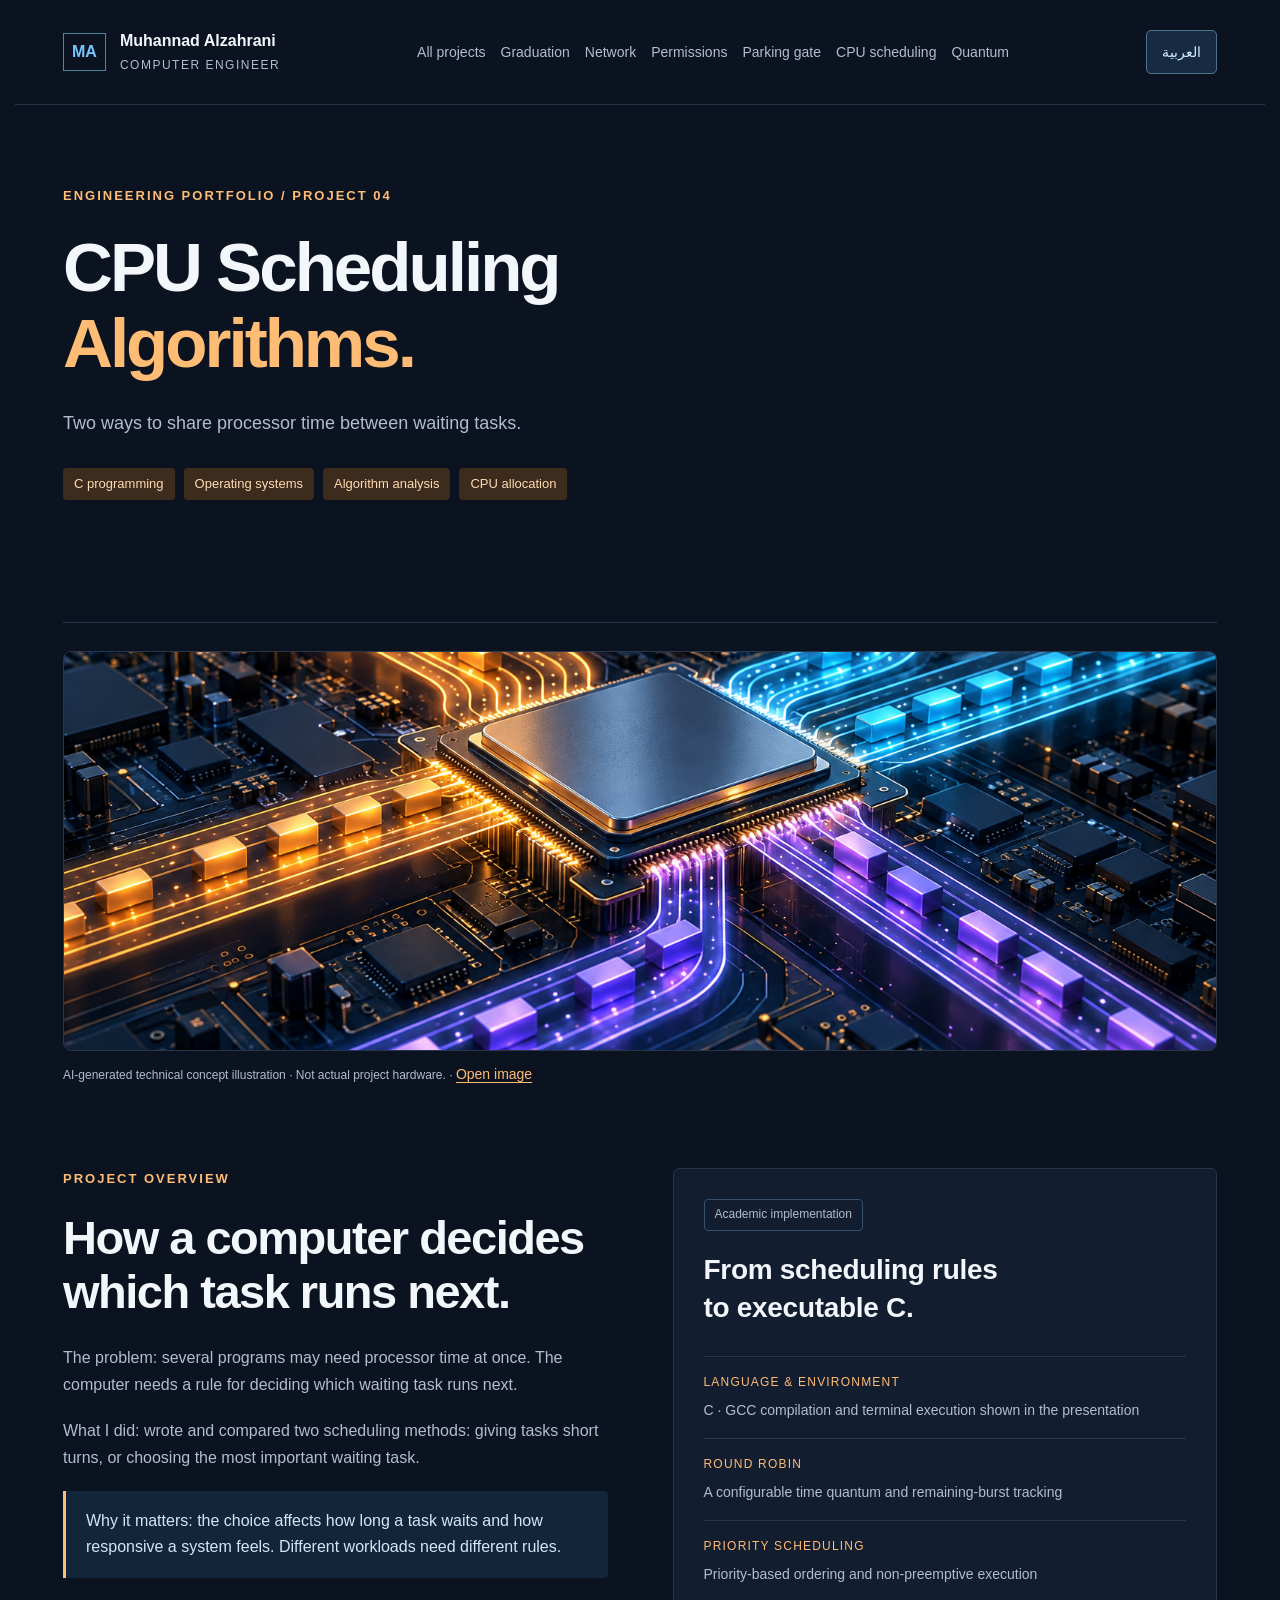
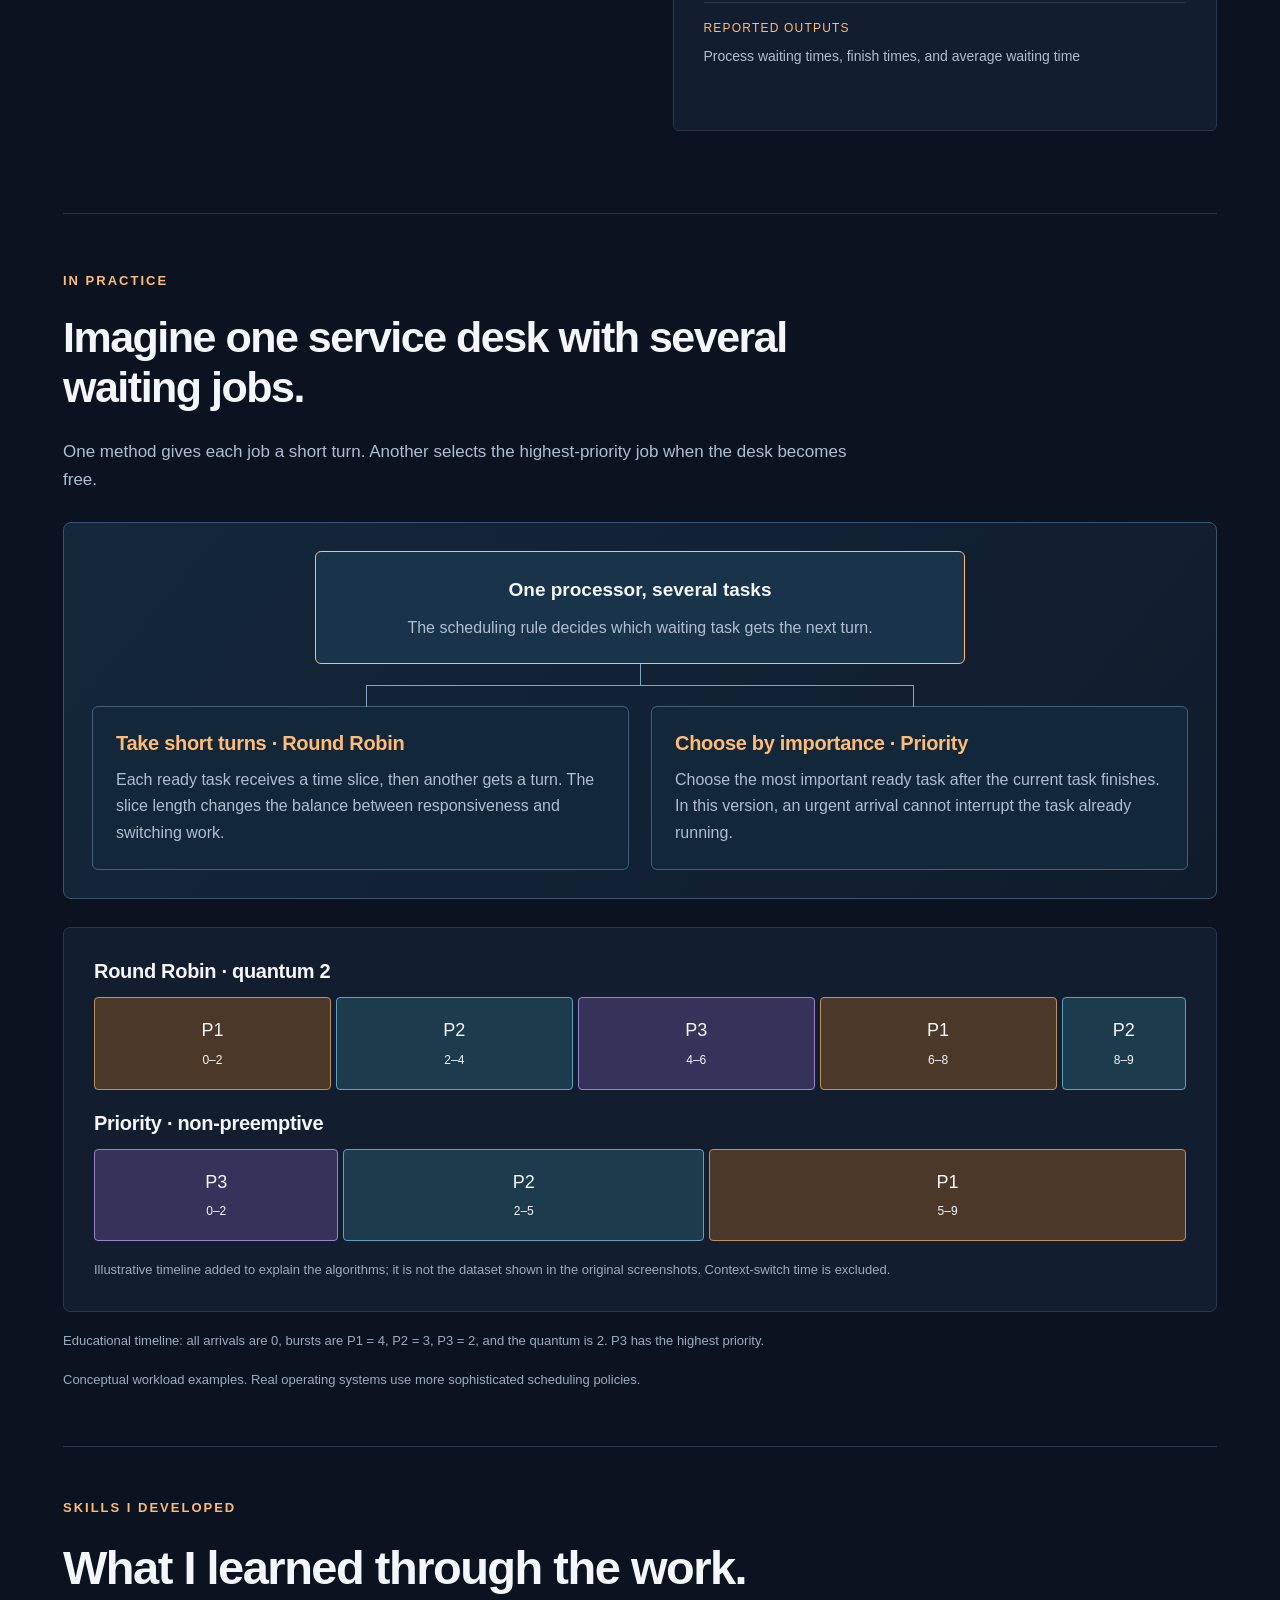
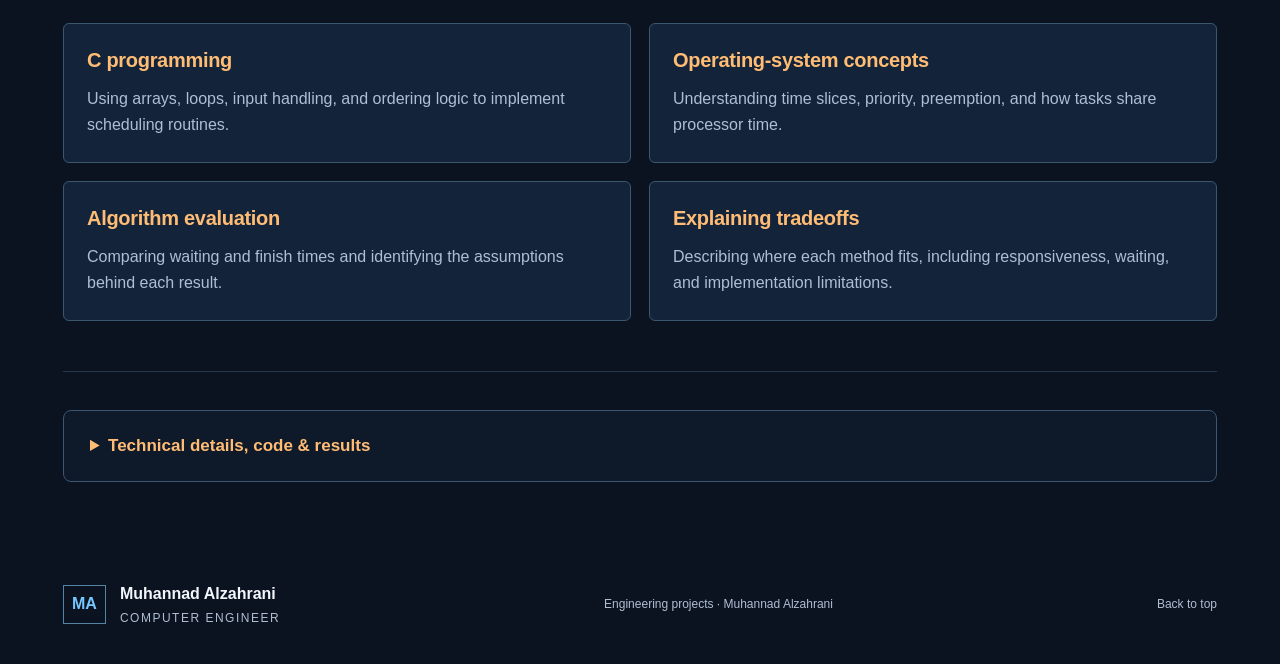
==== cpu-scheduling.html @ bf394f67 "Publish bilingual engineering portfolio" ====
<!doctype html>
<html lang="en"><head><meta charset="UTF-8"><meta name="viewport" content="width=device-width,initial-scale=1"><meta name="description" content="Round Robin and Priority Scheduling implemented and compared in C, exploring process timing, CPU allocation, and scheduling tradeoffs."><title>CPU Scheduling Algorithms | Muhannad Alzahrani</title><link rel="icon" type="image/svg+xml" href="data:image/svg+xml,%3Csvg%20xmlns='http://www.w3.org/2000/svg'%20viewBox='0%200%2032%2032'%3E%3Crect%20width='32'%20height='32'%20rx='8'%20fill='%230b1220'/%3E%3Cpath%20d='M7%2024V8l9%2010%209-10v16'%20fill='none'%20stroke='%2375c7ff'%20stroke-width='3'/%3E%3C/svg%3E"><link rel="stylesheet" href="style.css"></head>
<body><header><a class="brand" href="index.html"><span class="monogram">MA</span><span>Muhannad Alzahrani<small>COMPUTER ENGINEER</small></span></a><nav aria-label="Main navigation"><a href="index.html">All projects</a><a href="graduation-project.html">Graduation</a><a href="enterprise-network.html">Network</a><a href="enterprise-permissions.html">Permissions</a><a href="parking-gate.html">Parking gate</a><a href="cpu-scheduling.html">CPU scheduling</a><a href="quantum-computing.html">Quantum</a></nav><button type="button" class="language-toggle" aria-label="Switch to Arabic" data-language-toggle>العربية</button></header><main id="top" class="cpu"><section class="intro"><p class="eyebrow">ENGINEERING PORTFOLIO / PROJECT 04</p><h1>CPU Scheduling<br><span>Algorithms.</span></h1><p class="lead">Two ways to share processor time between waiting tasks.</p><div class="tags"><span>C programming</span><span>Operating systems</span><span>Algorithm analysis</span><span>CPU allocation</span></div></section><figure class="cover"><img src="cpu-concept.png" alt="Concept illustration of a processor with abstract queued execution tasks"><figcaption>AI-generated technical concept illustration · Not actual project hardware.</figcaption></figure><section><div class="overview"><div><p class="eyebrow">PROJECT OVERVIEW</p><h2>How a computer decides which task runs next.</h2><p>The problem: several programs may need processor time at once. The computer needs a rule for deciding which waiting task runs next.</p><p>What I did: wrote and compared two scheduling methods: giving tasks short turns, or choosing the most important waiting task.</p><p class="plain-benefit">Why it matters: the choice affects how long a task waits and how responsive a system feels. Different workloads need different rules.</p></div><div class="presentation-panel"><span class="pill">Academic implementation</span><h3>From scheduling rules<br>to executable C.</h3><dl><div><dt>Language &amp; environment</dt><dd>C · GCC compilation and terminal execution shown in the presentation</dd></div><div><dt>Round Robin</dt><dd>A configurable time quantum and remaining-burst tracking</dd></div><div><dt>Priority Scheduling</dt><dd>Priority-based ordering and non-preemptive execution</dd></div><div><dt>Reported outputs</dt><dd>Process waiting times, finish times, and average waiting time</dd></div></dl></div></div></section><section class="in-practice"><p class="eyebrow">IN PRACTICE</p><h2>Imagine one service desk with several waiting jobs.</h2><p class="case-description">One method gives each job a short turn. Another selects the highest-priority job when the desk becomes free.</p><div class="case-diagram"><div class="case-root"><strong>One processor, several tasks</strong><p>The scheduling rule decides which waiting task gets the next turn.</p></div><div class="case-branches"><article class="case-result"><h3>Take short turns · Round Robin</h3><p>Each ready task receives a time slice, then another gets a turn. The slice length changes the balance between responsiveness and switching work.</p></article><article class="case-result"><h3>Choose by importance · Priority</h3><p>Choose the most important ready task after the current task finishes. In this version, an urgent arrival cannot interrupt the task already running.</p></article></div></div><div class="timeline-panel"><h3>Round Robin · quantum 2</h3><div class="gantt" role="img" aria-label="Round Robin: P1 from 0 to 2, P2 from 2 to 4, P3 from 4 to 6, P1 from 6 to 8, P2 from 8 to 9"><span class="p1" style="flex:2">P1<small>0–2</small></span><span class="p2" style="flex:2">P2<small>2–4</small></span><span class="p3" style="flex:2">P3<small>4–6</small></span><span class="p1" style="flex:2">P1<small>6–8</small></span><span class="p2" style="flex:1">P2<small>8–9</small></span></div><h3>Priority · non-preemptive</h3><div class="gantt" role="img" aria-label="Priority Scheduling: P3 from 0 to 2, P2 from 2 to 5, P1 from 5 to 9"><span class="p3" style="flex:2">P3<small>0–2</small></span><span class="p2" style="flex:3">P2<small>2–5</small></span><span class="p1" style="flex:4">P1<small>5–9</small></span></div><p class="caption">Illustrative timeline added to explain the algorithms; it is not the dataset shown in the original screenshots. Context-switch time is excluded.</p></div><p class="caption">Educational timeline: all arrivals are 0, bursts are P1 = 4, P2 = 3, P3 = 2, and the quantum is 2. P3 has the highest priority.</p><p class="caption">Conceptual workload examples. Real operating systems use more sophisticated scheduling policies.</p></section><section class="learned-skills"><p class="eyebrow">SKILLS I DEVELOPED</p><h2>What I learned through the work.</h2><div class="skills-learned-grid"><article><h3>C programming</h3><p>Using arrays, loops, input handling, and ordering logic to implement scheduling routines.</p></article><article><h3>Operating-system concepts</h3><p>Understanding time slices, priority, preemption, and how tasks share processor time.</p></article><article><h3>Algorithm evaluation</h3><p>Comparing waiting and finish times and identifying the assumptions behind each result.</p></article><article><h3>Explaining tradeoffs</h3><p>Describing where each method fits, including responsiveness, waiting, and implementation limitations.</p></article></div></section><details class="technical-details"><summary>Technical details, code &amp; results</summary><section id="comparison"><p class="eyebrow">01 / THE COMPARISON</p><h2>Sharing time or ranking tasks?</h2><div class="comparison-wrap"><table><caption>Two scheduling approaches</caption><thead><tr><th scope="col">Aspect</th><th scope="col">Round Robin</th><th scope="col">Priority Scheduling</th></tr></thead><tbody><tr><th scope="row">Variant studied</th><td>Preemptive</td><td>Non-preemptive</td></tr><tr><th scope="row">Selection rule</th><td>Cycle through runnable processes in time slices.</td><td>Select the highest-priority eligible process.</td></tr><tr><th scope="row">Execution</th><td>A process may yield when its quantum expires.</td><td>A running process finishes its burst before the next is selected.</td></tr><tr><th scope="row">Primary tradeoff</th><td>Responsiveness versus context-switch overhead and quantum size.</td><td>Task importance versus waiting and starvation risk for lower priorities.</td></tr><tr><th scope="row">Suitable context</th><td>Time-sharing and interactive workloads.</td><td>Workloads where task importance guides selection.</td></tr></tbody></table></div></section><section id="implementation"><p class="eyebrow">03 / IMPLEMENTATION</p><h2>Inputs, execution, and timing.</h2><div class="research-grid"><article><span class="pill">Input handling</span><h3>Define the workload</h3><p>The main function collects process count, burst times, arrival times, priorities, and the chosen scheduling algorithm.</p></article><article><span class="pill">Round Robin</span><h3>Track remaining work</h3><p>The shown routine cycles through processes, subtracts the quantum or remaining burst, and records finish and waiting times.</p></article><article><span class="pill">Priority</span><h3>Order by importance</h3><p>The shown routine orders bursts by priority and calculates waiting and finish times for sequential execution.</p></article></div><aside class="note">The original code illustrates simplified scheduling routines. General arrival-aware scheduling needs explicit ready-queue eligibility and idle-time handling. The screenshots are project evidence, not a guarantee of correctness for every workload.</aside><p class="caption">Transcribed from the supplied slides, with spacing normalized. The two scheduling functions are excerpts: their continuations and output-printing sections are not visible. These blocks are not a complete compilable program.</p><article class="code-panel"><div class="code-head"><h3>Round Robin</h3><span>C / excerpt</span><button type="button" class="copy-code">Copy code</button></div><pre tabindex="0" aria-label="Round Robin"><code data-copy-source="void roundRobin(int n, int burst_time[], int arrival_time[], int quantum) {
    int remaining_time[n], waiting_time[n], finish_time[n];
    int time = 0, i, done = 0;

    for (i = 0; i &lt; n; i++)
        remaining_time[i] = burst_time[i];

    while (1) {
        done = 1;
        for (i = 0; i &lt; n; i++) {
            if (remaining_time[i] &gt; 0) {
                done = 0;
                if (remaining_time[i] &gt; quantum) {
                    time += quantum;
                    remaining_time[i] -= quantum;
                } else {
                    time += remaining_time[i];
                    waiting_time[i] = time - burst_time[i] - arrival_time[i];
                    finish_time[i] = time;
                    remaining_time[i] = 0;
                }
            }
        }
        if (done)
            break;
    }

    /* Continuation of this function is not visible in the supplied slide. */"><span class="code-line" data-line="1"><span class="c-keyword">void</span> <span class="c-function">roundRobin</span>(<span class="c-keyword">int</span> n, <span class="c-keyword">int</span> burst_time[], <span class="c-keyword">int</span> arrival_time[], <span class="c-keyword">int</span> quantum) {</span><span class="code-line" data-line="2">    <span class="c-keyword">int</span> remaining_time[n], waiting_time[n], finish_time[n];</span><span class="code-line" data-line="3">    <span class="c-keyword">int</span> time <span class="c-operator">=</span> <span class="c-number">0</span>, i, done <span class="c-operator">=</span> <span class="c-number">0</span>;</span><span class="code-line" data-line="4"> </span><span class="code-line" data-line="5">    <span class="c-keyword">for</span> (i <span class="c-operator">=</span> <span class="c-number">0</span>; i <span class="c-operator">&lt;</span> n; i<span class="c-operator">++</span>)</span><span class="code-line" data-line="6">        remaining_time[i] <span class="c-operator">=</span> burst_time[i];</span><span class="code-line" data-line="7"> </span><span class="code-line" data-line="8">    <span class="c-keyword">while</span> (<span class="c-number">1</span>) {</span><span class="code-line" data-line="9">        done <span class="c-operator">=</span> <span class="c-number">1</span>;</span><span class="code-line" data-line="10">        <span class="c-keyword">for</span> (i <span class="c-operator">=</span> <span class="c-number">0</span>; i <span class="c-operator">&lt;</span> n; i<span class="c-operator">++</span>) {</span><span class="code-line" data-line="11">            <span class="c-keyword">if</span> (remaining_time[i] <span class="c-operator">&gt;</span> <span class="c-number">0</span>) {</span><span class="code-line" data-line="12">                done <span class="c-operator">=</span> <span class="c-number">0</span>;</span><span class="code-line" data-line="13">                <span class="c-keyword">if</span> (remaining_time[i] <span class="c-operator">&gt;</span> quantum) {</span><span class="code-line" data-line="14">                    time <span class="c-operator">+=</span> quantum;</span><span class="code-line" data-line="15">                    remaining_time[i] <span class="c-operator">-=</span> quantum;</span><span class="code-line" data-line="16">                } <span class="c-keyword">else</span> {</span><span class="code-line" data-line="17">                    time <span class="c-operator">+=</span> remaining_time[i];</span><span class="code-line" data-line="18">                    waiting_time[i] <span class="c-operator">=</span> time <span class="c-operator">-</span> burst_time[i] <span class="c-operator">-</span> arrival_time[i];</span><span class="code-line" data-line="19">                    finish_time[i] <span class="c-operator">=</span> time;</span><span class="code-line" data-line="20">                    remaining_time[i] <span class="c-operator">=</span> <span class="c-number">0</span>;</span><span class="code-line" data-line="21">                }</span><span class="code-line" data-line="22">            }</span><span class="code-line" data-line="23">        }</span><span class="code-line" data-line="24">        <span class="c-keyword">if</span> (done)</span><span class="code-line" data-line="25">            <span class="c-keyword">break</span>;</span><span class="code-line" data-line="26">    }</span><span class="code-line" data-line="27"> </span><span class="code-line" data-line="28">    <span class="c-comment">/* Continuation of this function is not visible in the supplied slide. */</span></span></code></pre></article><article class="code-panel"><div class="code-head"><h3>Priority Scheduling</h3><span>C / excerpt</span><button type="button" class="copy-code">Copy code</button></div><pre tabindex="0" aria-label="Priority Scheduling"><code data-copy-source="void priorityScheduling(int n, int burst_time[], int priority[]) {
    int waiting_time[n], finish_time[n];
    int i, j, pos, temp;
    int burst_copy[n], priority_copy[n];

    for (i = 0; i &lt; n; i++) {
        burst_copy[i] = burst_time[i];
        priority_copy[i] = priority[i];
    }

    for (i = 0; i &lt; n; i++) {
        pos = i;
        for (j = i + 1; j &lt; n; j++) {
            if (priority_copy[j] &lt; priority_copy[pos])
                pos = j;
        }
        temp = priority_copy[i];
        priority_copy[i] = priority_copy[pos];
        priority_copy[pos] = temp;

        temp = burst_copy[i];
        burst_copy[i] = burst_copy[pos];
        burst_copy[pos] = temp;
    }

    waiting_time[0] = 0;
    finish_time[0] = burst_copy[0];
    for (i = 1; i &lt; n; i++) {
        waiting_time[i] = waiting_time[i - 1] + burst_copy[i - 1];
        finish_time[i] = waiting_time[i] + burst_copy[i];
    }

    /* Continuation of this function is not visible in the supplied slide. */"><span class="code-line" data-line="1"><span class="c-keyword">void</span> <span class="c-function">priorityScheduling</span>(<span class="c-keyword">int</span> n, <span class="c-keyword">int</span> burst_time[], <span class="c-keyword">int</span> priority[]) {</span><span class="code-line" data-line="2">    <span class="c-keyword">int</span> waiting_time[n], finish_time[n];</span><span class="code-line" data-line="3">    <span class="c-keyword">int</span> i, j, pos, temp;</span><span class="code-line" data-line="4">    <span class="c-keyword">int</span> burst_copy[n], priority_copy[n];</span><span class="code-line" data-line="5"> </span><span class="code-line" data-line="6">    <span class="c-keyword">for</span> (i <span class="c-operator">=</span> <span class="c-number">0</span>; i <span class="c-operator">&lt;</span> n; i<span class="c-operator">++</span>) {</span><span class="code-line" data-line="7">        burst_copy[i] <span class="c-operator">=</span> burst_time[i];</span><span class="code-line" data-line="8">        priority_copy[i] <span class="c-operator">=</span> priority[i];</span><span class="code-line" data-line="9">    }</span><span class="code-line" data-line="10"> </span><span class="code-line" data-line="11">    <span class="c-keyword">for</span> (i <span class="c-operator">=</span> <span class="c-number">0</span>; i <span class="c-operator">&lt;</span> n; i<span class="c-operator">++</span>) {</span><span class="code-line" data-line="12">        pos <span class="c-operator">=</span> i;</span><span class="code-line" data-line="13">        <span class="c-keyword">for</span> (j <span class="c-operator">=</span> i <span class="c-operator">+</span> <span class="c-number">1</span>; j <span class="c-operator">&lt;</span> n; j<span class="c-operator">++</span>) {</span><span class="code-line" data-line="14">            <span class="c-keyword">if</span> (priority_copy[j] <span class="c-operator">&lt;</span> priority_copy[pos])</span><span class="code-line" data-line="15">                pos <span class="c-operator">=</span> j;</span><span class="code-line" data-line="16">        }</span><span class="code-line" data-line="17">        temp <span class="c-operator">=</span> priority_copy[i];</span><span class="code-line" data-line="18">        priority_copy[i] <span class="c-operator">=</span> priority_copy[pos];</span><span class="code-line" data-line="19">        priority_copy[pos] <span class="c-operator">=</span> temp;</span><span class="code-line" data-line="20"> </span><span class="code-line" data-line="21">        temp <span class="c-operator">=</span> burst_copy[i];</span><span class="code-line" data-line="22">        burst_copy[i] <span class="c-operator">=</span> burst_copy[pos];</span><span class="code-line" data-line="23">        burst_copy[pos] <span class="c-operator">=</span> temp;</span><span class="code-line" data-line="24">    }</span><span class="code-line" data-line="25"> </span><span class="code-line" data-line="26">    waiting_time[<span class="c-number">0</span>] <span class="c-operator">=</span> <span class="c-number">0</span>;</span><span class="code-line" data-line="27">    finish_time[<span class="c-number">0</span>] <span class="c-operator">=</span> burst_copy[<span class="c-number">0</span>];</span><span class="code-line" data-line="28">    <span class="c-keyword">for</span> (i <span class="c-operator">=</span> <span class="c-number">1</span>; i <span class="c-operator">&lt;</span> n; i<span class="c-operator">++</span>) {</span><span class="code-line" data-line="29">        waiting_time[i] <span class="c-operator">=</span> waiting_time[i <span class="c-operator">-</span> <span class="c-number">1</span>] <span class="c-operator">+</span> burst_copy[i <span class="c-operator">-</span> <span class="c-number">1</span>];</span><span class="code-line" data-line="30">        finish_time[i] <span class="c-operator">=</span> waiting_time[i] <span class="c-operator">+</span> burst_copy[i];</span><span class="code-line" data-line="31">    }</span><span class="code-line" data-line="32"> </span><span class="code-line" data-line="33">    <span class="c-comment">/* Continuation of this function is not visible in the supplied slide. */</span></span></code></pre></article><article class="code-panel"><div class="code-head"><h3>Main function</h3><span>C / main function</span><button type="button" class="copy-code">Copy code</button></div><pre tabindex="0" aria-label="Main function"><code data-copy-source='int main() {
    int n, i, choice, quantum;

    printf("enter the number of processes: ");
    scanf("%d", &amp;n);

    int burst_time[n], arrival_time[n], priority[n];

    printf("enter the burst time of each processes: \n");
    for (i = 0; i &lt; n; i++) {
        printf("process %d: ", i + 1);
        scanf("%d", &amp;burst_time[i]);
    }
    printf("enter the arrival times for each process :\n");
    for (i = 0; i &lt; n; i++) {
        printf("process %d: ", i + 1);
        scanf("%d", &amp;arrival_time[i]);
    }
    printf("enter the priorites of each process: \n");
    for (i = 0; i &lt; n; i++) {
        printf("process %d: ", i + 1);
        scanf("%d", &amp;priority[i]);
    }

    printf("\nSelect an algorithm: \n");
    printf("1. Round Robin (Preemptive)\n");
    printf("2. priority scheduling (non-preemptive)\n");
    scanf("%d", &amp;choice);

    if (choice == 1) {
        printf("enter the time quantum: ");
        scanf("%d", &amp;quantum);
        roundRobin(n, burst_time, arrival_time, quantum);
    } else if (choice == 2) {
        priorityScheduling(n, burst_time, priority);
    } else {
        printf("enter valid choice. \n");
    }
    return 0;
}'><span class="code-line" data-line="1"><span class="c-keyword">int</span> <span class="c-function">main</span>() {</span><span class="code-line" data-line="2">    <span class="c-keyword">int</span> n, i, choice, quantum;</span><span class="code-line" data-line="3"> </span><span class="code-line" data-line="4">    <span class="c-function">printf</span>(<span class="c-string">"enter the number of processes: "</span>);</span><span class="code-line" data-line="5">    <span class="c-function">scanf</span>(<span class="c-string">"%d"</span>, &amp;n);</span><span class="code-line" data-line="6"> </span><span class="code-line" data-line="7">    <span class="c-keyword">int</span> burst_time[n], arrival_time[n], priority[n];</span><span class="code-line" data-line="8"> </span><span class="code-line" data-line="9">    <span class="c-function">printf</span>(<span class="c-string">"enter the burst time of each processes: \n"</span>);</span><span class="code-line" data-line="10">    <span class="c-keyword">for</span> (i <span class="c-operator">=</span> <span class="c-number">0</span>; i <span class="c-operator">&lt;</span> n; i<span class="c-operator">++</span>) {</span><span class="code-line" data-line="11">        <span class="c-function">printf</span>(<span class="c-string">"process %d: "</span>, i <span class="c-operator">+</span> <span class="c-number">1</span>);</span><span class="code-line" data-line="12">        <span class="c-function">scanf</span>(<span class="c-string">"%d"</span>, &amp;burst_time[i]);</span><span class="code-line" data-line="13">    }</span><span class="code-line" data-line="14">    <span class="c-function">printf</span>(<span class="c-string">"enter the arrival times for each process :\n"</span>);</span><span class="code-line" data-line="15">    <span class="c-keyword">for</span> (i <span class="c-operator">=</span> <span class="c-number">0</span>; i <span class="c-operator">&lt;</span> n; i<span class="c-operator">++</span>) {</span><span class="code-line" data-line="16">        <span class="c-function">printf</span>(<span class="c-string">"process %d: "</span>, i <span class="c-operator">+</span> <span class="c-number">1</span>);</span><span class="code-line" data-line="17">        <span class="c-function">scanf</span>(<span class="c-string">"%d"</span>, &amp;arrival_time[i]);</span><span class="code-line" data-line="18">    }</span><span class="code-line" data-line="19">    <span class="c-function">printf</span>(<span class="c-string">"enter the priorites of each process: \n"</span>);</span><span class="code-line" data-line="20">    <span class="c-keyword">for</span> (i <span class="c-operator">=</span> <span class="c-number">0</span>; i <span class="c-operator">&lt;</span> n; i<span class="c-operator">++</span>) {</span><span class="code-line" data-line="21">        <span class="c-function">printf</span>(<span class="c-string">"process %d: "</span>, i <span class="c-operator">+</span> <span class="c-number">1</span>);</span><span class="code-line" data-line="22">        <span class="c-function">scanf</span>(<span class="c-string">"%d"</span>, &amp;priority[i]);</span><span class="code-line" data-line="23">    }</span><span class="code-line" data-line="24"> </span><span class="code-line" data-line="25">    <span class="c-function">printf</span>(<span class="c-string">"\nSelect an algorithm: \n"</span>);</span><span class="code-line" data-line="26">    <span class="c-function">printf</span>(<span class="c-string">"1. Round Robin (Preemptive)\n"</span>);</span><span class="code-line" data-line="27">    <span class="c-function">printf</span>(<span class="c-string">"2. priority scheduling (non-preemptive)\n"</span>);</span><span class="code-line" data-line="28">    <span class="c-function">scanf</span>(<span class="c-string">"%d"</span>, &amp;choice);</span><span class="code-line" data-line="29"> </span><span class="code-line" data-line="30">    <span class="c-keyword">if</span> (choice <span class="c-operator">==</span> <span class="c-number">1</span>) {</span><span class="code-line" data-line="31">        <span class="c-function">printf</span>(<span class="c-string">"enter the time quantum: "</span>);</span><span class="code-line" data-line="32">        <span class="c-function">scanf</span>(<span class="c-string">"%d"</span>, &amp;quantum);</span><span class="code-line" data-line="33">        <span class="c-function">roundRobin</span>(n, burst_time, arrival_time, quantum);</span><span class="code-line" data-line="34">    } <span class="c-keyword">else</span> <span class="c-keyword">if</span> (choice <span class="c-operator">==</span> <span class="c-number">2</span>) {</span><span class="code-line" data-line="35">        <span class="c-function">priorityScheduling</span>(n, burst_time, priority);</span><span class="code-line" data-line="36">    } <span class="c-keyword">else</span> {</span><span class="code-line" data-line="37">        <span class="c-function">printf</span>(<span class="c-string">"enter valid choice. \n"</span>);</span><span class="code-line" data-line="38">    }</span><span class="code-line" data-line="39">    <span class="c-keyword">return</span> <span class="c-number">0</span>;</span><span class="code-line" data-line="40">}</span></code></pre></article></section><section id="results"><p class="eyebrow">04 / REPORTED SAMPLE OUTPUT</p><h2>Results as readable tables.</h2><p>Transcribed from the original terminal screenshots. Sample burst times were 10, 5, and 8; arrival times were 1, 2, and 3; priorities were 3, 2, and 1. The Round Robin quantum was 4.</p><div class="comparison-wrap"><table><caption>Round Robin · reported output</caption><thead><tr><th scope="col">Process</th><th scope="col">Burst time</th><th scope="col">Waiting time</th><th scope="col">Finish time</th></tr></thead><tbody><tr><th scope="row">1</th><td>10</td><td>12</td><td>23</td></tr><tr><th scope="row">2</th><td>5</td><td>10</td><td>17</td></tr><tr><th scope="row">3</th><td>8</td><td>10</td><td>21</td></tr></tbody></table><p class="caption">Reported average waiting time: 10.67 time units.</p></div><div class="comparison-wrap"><table><caption>Priority Scheduling · reported output</caption><thead><tr><th scope="col">Output row</th><th scope="col">Burst time</th><th scope="col">Priority</th><th scope="col">Waiting time</th><th scope="col">Finish time</th></tr></thead><tbody><tr><th scope="row">1</th><td>8</td><td>1</td><td>0</td><td>8</td></tr><tr><th scope="row">2</th><td>5</td><td>2</td><td>8</td><td>13</td></tr><tr><th scope="row">3</th><td>10</td><td>3</td><td>13</td><td>23</td></tr></tbody></table><p class="caption">Reported average waiting time: 7.00 time units. Rows are numbered after priority sorting, as in the original output.</p></div><p class="caption">These values preserve the original program output; the simplified routines use different arrival-time assumptions, so they are not a general performance benchmark.</p></section><section class="future"><p class="eyebrow">05 / ENGINEERING TAKEAWAYS</p><h2>Choose the policy for the workload.</h2><div class="future-grid"><article><span>OPERATING SYSTEMS</span><h3>Resource allocation</h3><p>Connected process scheduling to CPU sharing, preemption, and execution order.</p></article><article><span>ALGORITHM ANALYSIS</span><h3>Tradeoffs and assumptions</h3><p>Compared fairness, responsiveness, priority handling, waiting time, and implementation limitations.</p></article><article><span>C PROGRAMMING</span><h3>Implement and explain</h3><p>Used arrays, loops, ordering logic, input handling, and documented sample execution.</p></article></div><a class="button secondary" href="index.html">View all projects</a></section></details></main><footer><a class="brand" href="index.html"><span class="monogram">MA</span><span>Muhannad Alzahrani<small>COMPUTER ENGINEER</small></span></a><span>Engineering projects · Muhannad Alzahrani</span><a href="#top">Back to top</a></footer><script src="code-copy.js" defer></script><script src="image-viewer.js" defer></script><script src="translations.js" defer></script><script src="language.js" defer></script></body></html>
---- style.css ----
:root{color-scheme:dark;--bg:#0b1220;--surface:#121d2f;--line:#28364a;--muted:#b0bed2;--blue:#75c7ff;--text:#f3f6fb}*{box-sizing:border-box}html{scroll-behavior:smooth;scroll-padding-top:95px}body{margin:0;background:var(--bg);color:var(--text);font-family:Arial,Helvetica,sans-serif;font-size:16px;line-height:1.65}a{color:inherit;text-decoration:none}a:focus-visible{outline:3px solid var(--blue);outline-offset:5px}header,main,footer{max-width:1250px;margin:auto}header{display:flex;justify-content:space-between;align-items:center;padding:28px 48px;border-bottom:1px solid var(--line)}.brand{display:flex;gap:14px;align-items:center;font-size:16px;font-weight:600}.monogram{border:1px solid #5384a6;color:var(--blue);font-size:16px;padding:8px;line-height:1.3}small{display:block}.brand small{font-size:12px;letter-spacing:1.5px;color:var(--muted);font-weight:400;margin-top:2px}nav{display:flex;gap:28px;font-size:14px;color:var(--muted)}nav a:hover{color:var(--blue)}main{padding:0 48px}section{padding:82px 0;border-bottom:1px solid var(--line)}.intro{position:relative;padding:80px 0 74px}.eyebrow{font-size:13px;font-weight:600;letter-spacing:2px;color:var(--blue);margin:0 0 22px}h1{font-size:clamp(42px,5.4vw,70px);line-height:1.1;letter-spacing:-3px;margin:0 0 28px;font-weight:600}h1 span{color:var(--blue)}.lead{color:var(--muted);max-width:500px;font-size:18px;margin-bottom:30px}.button{display:inline-block;background:var(--blue);color:#0b1220;font-size:14px;font-weight:bold;padding:12px 21px;border-radius:4px}.button:hover{background:#a1dbff}.secondary{background:transparent;color:var(--text);border:1px solid #6e819b}.secondary:hover{color:var(--bg)}.intro-number{position:absolute;right:0;top:80px;font-size:138px;line-height:1;color:#192a40;font-weight:700;letter-spacing:-8px}.intro-number span{display:block;font-size:12px;letter-spacing:2px;color:#97aac5;line-height:1.6;text-align:right;margin-top:25px}.project-heading{display:flex;justify-content:space-between;align-items:start}.pill{display:inline-block;border:1px solid #38516d;color:var(--muted);padding:5px 10px;border-radius:4px;font-size:12px}h2{font-size:clamp(30px,3.8vw,47px);line-height:1.15;letter-spacing:-1.5px;margin:0 0 26px;font-weight:600}.tags{display:flex;flex-wrap:wrap;gap:9px;margin:26px 0 48px}.tags span{background:#1a2b41;color:#bfe5ff;font-size:13px;padding:5px 11px;border-radius:4px}.overview{display:grid;grid-template-columns:1fr 1fr;gap:65px}p{color:var(--muted);margin:0 0 20px}.large-copy{color:var(--text);font-size:27px;line-height:1.35;letter-spacing:-.5px}dl{margin-top:30px}dl div{border-top:1px solid var(--line);padding:16px 0}dt{font-size:12px;text-transform:uppercase;letter-spacing:1.2px;color:var(--blue);margin-bottom:6px}dd{margin:0;font-size:14px;color:var(--muted)}.visual-panel{background:radial-gradient(ellipse at center,#1b3150,#101a2b);border:1px solid #324764;border-radius:8px;padding:28px}.diagram-label{font-size:12px;letter-spacing:1.6px;color:var(--muted)}.signal-flow{max-width:310px;margin:30px auto}.node{border:1px solid #446183;border-radius:5px;background:#13233a;padding:17px 20px;position:relative}.node strong{display:block;font-size:17px}.node small{font-size:13px;color:var(--muted)}.node-icon{float:right;color:var(--blue);font-family:monospace;font-size:24px}.main-node{border-color:var(--blue);box-shadow:0 0 30px #75c7ff13}.connection{height:50px;display:flex;align-items:center;justify-content:center;position:relative}.connection:before{content:'';position:absolute;height:100%;width:1px;background:#73a1c5}.connection span{background:#14243a;padding:0 9px;z-index:1;color:#a8c5df;font-size:12px}.caption{font-size:13px;color:#9cacbf;margin:12px 0 0}.section-head{display:flex;justify-content:space-between;gap:30px;align-items:end}.section-head>p{font-size:14px;margin-bottom:26px}.components{display:grid;grid-template-columns:repeat(4,1fr);gap:0;border:1px solid var(--line);margin:24px 0 48px}.components article{padding:25px;border-right:1px solid var(--line)}.components article:last-child{border:0}article>span:not(.pill){color:var(--blue);font-size:13px}h3{font-size:20px;letter-spacing:-.3px;line-height:1.35;margin:20px 0 12px}article p{font-size:15px;margin-bottom:0}.operation{display:grid;grid-template-columns:1fr 1fr;gap:65px;padding:35px;background:var(--surface);border-radius:6px}.operation h3{font-size:30px;margin-top:0}.operation ol{margin:0;padding-left:26px}.operation li{padding-left:12px;margin-bottom:20px}.operation li:last-child{margin:0}.operation li::marker{color:var(--blue)}.operation li p{font-size:14px;margin:5px 0 0}.section-description{max-width:780px}.research-grid{display:grid;grid-template-columns:repeat(3,1fr);gap:18px;margin-top:32px}.research-grid article{border:1px solid var(--line);padding:28px;border-radius:5px}.research-grid h3{font-size:30px}.research-grid small{color:var(--blue);font-size:12px;text-transform:uppercase;letter-spacing:1px;margin:28px 0 8px}.note{font-size:14px;color:var(--muted);border-left:2px solid var(--blue);padding:14px 20px;background:#111f32;margin-top:28px}.evidence{display:grid;grid-template-columns:1fr 1fr;gap:65px;align-items:start}.evidence .button{margin:12px 0 22px}.skills{padding-left:20px;color:var(--muted);font-size:15px}.skills li{padding:5px 0}.skills li::marker{color:var(--blue)}figure{margin:0}.poster-window{overflow:hidden;border-radius:6px;background:white}.poster-window img{display:block;width:100%;margin-top:-40.15%;margin-bottom:-32.2%}figcaption{font-size:12px;color:var(--muted);margin-top:12px}.future-grid{display:grid;grid-template-columns:repeat(3,1fr);gap:36px;margin:36px 0}.future-grid article{border-top:1px solid #425d79;padding-top:20px}footer{display:flex;align-items:center;justify-content:space-between;gap:25px;padding:35px 48px}footer>span,footer>a:last-child{font-size:12px;color:var(--muted)}@media(max-width:850px){.intro-number{display:none}.overview,.evidence,.operation{gap:30px}.components{grid-template-columns:repeat(2,1fr)}.components article:nth-child(2){border:0}.components article:nth-child(-n+2){border-bottom:1px solid var(--line)}.research-grid{gap:10px}.research-grid article{padding:20px}.section-head>p{display:none}footer>span{display:none}}@media(max-width:600px){header{padding:20px 22px}nav{gap:16px}nav a:nth-child(n+2){display:none}main{padding:0 22px}section{padding:52px 0}.intro{padding:52px 0}h1{letter-spacing:-1.8px;font-size:43px}.lead{font-size:16px}h2{letter-spacing:-1px}.overview,.operation,.evidence{grid-template-columns:1fr}.project-heading{gap:10px}.project-heading .eyebrow{font-size:11px}.pill{font-size:11px}.components article{padding:20px}.components h3{font-size:18px}.components article p{font-size:14px}.research-grid,.future-grid{grid-template-columns:1fr}.research-grid article{padding:24px}.research-grid small{margin-top:18px}.operation{padding:24px}.tags{margin-bottom:30px}.future-grid{gap:24px}footer{padding:28px 22px}.brand{font-size:14px}.brand small{font-size:10px}.eyebrow{font-size:12px}}@media(prefers-reduced-motion:reduce){html{scroll-behavior:auto}}

.cover{margin:28px 0 0}.cover>img{display:block;width:100%;height:400px;object-fit:cover;border-radius:8px;border:1px solid var(--line)}.project-cards{display:grid;grid-template-columns:1fr 1fr;gap:28px}.project-card{display:block;border:1px solid var(--line);border-radius:8px;overflow:hidden;background:#101b2d;transition:border-color .2s,transform .2s}.project-card:hover{border-color:var(--blue);transform:translateY(-3px)}.project-card>img{width:100%;height:280px;object-fit:cover;display:block}.card-content{padding:30px}.card-content h2{font-size:31px}.card-content .eyebrow{font-size:11px}.card-content .tags{margin:22px 0}.card-link{display:block;color:var(--blue);font-weight:600;font-size:14px}.concept-grid{display:grid;grid-template-columns:1fr 1fr;gap:20px;margin:34px 0}.concept-grid article,.presentation-panel{padding:30px;border:1px solid var(--line);border-radius:6px;background:var(--surface)}.concept-grid article>span{letter-spacing:1.2px}.presentation-panel h3{font-size:28px}.quantum{--blue:#a7b6ff}.quantum .tags span{color:#d2d7ff;background:#252a4e}.source-line{font-size:13px;margin-top:20px}.source-line a{color:var(--blue);text-decoration:underline;text-underline-offset:3px}.comparison-wrap{overflow-x:auto;margin-top:38px}table{width:100%;border-collapse:collapse;font-size:15px;line-height:1.6}caption{text-align:left;font-size:22px;color:var(--text);margin-bottom:18px;font-weight:600}th,td{text-align:left;vertical-align:top;border-bottom:1px solid var(--line);padding:18px}thead{background:var(--surface);color:var(--blue)}tbody td{color:var(--muted)}@media(max-width:850px){.project-card>img{height:220px}.card-content{padding:22px}.card-content h2{font-size:26px}.card-content .project-heading{display:block}}@media(max-width:600px){.project-cards,.concept-grid{grid-template-columns:1fr}.project-card>img{height:230px}.cover>img{height:250px}.concept-grid article,.presentation-panel{padding:24px}.comparison-wrap th,.comparison-wrap td{padding:12px;font-size:14px}.comparison-wrap table{min-width:490px}header nav a:nth-child(n+2){display:none}}@media(prefers-reduced-motion:reduce){.project-card{transition:none}.project-card:hover{transform:none}}

.permissions{--blue:#6ee0ca}.permissions h1{font-size:clamp(36px,4.6vw,59px);letter-spacing:-2px}.permissions .tags span{background:#15342f;color:#b8f1e7}.permission-card-visual{height:280px;background:radial-gradient(ellipse at center,#1e4a43,#101f2a);display:flex;flex-direction:column;justify-content:center;align-items:center;border-bottom:1px solid var(--line);color:#9eeada}.permission-card-visual>span{font-size:12px;letter-spacing:2px}.mini-policy{display:flex;align-items:center;gap:20px;margin-top:20px}.mini-policy b{padding:14px 22px;border:1px solid #43887b;background:#112b2a;border-radius:5px;font-size:24px;font-weight:500}.mini-policy>span{font-size:24px}.mini-line{width:1px;height:25px;background:#59a28f}.permission-card-visual>strong{padding:8px 20px;border:1px solid #43887b;border-radius:4px;font-size:14px;font-weight:500}.policy-diagram{margin:36px 0 0;background:#101e2a;border:1px solid #295449;padding:35px;border-radius:8px}.policy-inputs,.policy-outcomes{display:grid;grid-template-columns:1fr 1fr;gap:20px}.policy-box{padding:22px;text-align:center;border:1px solid #366a5e;background:#132e2a;border-radius:5px}.policy-box>span{display:block;color:var(--blue);font-size:12px;letter-spacing:1.4px;margin-bottom:10px}.policy-box strong{display:block;font-size:19px}.policy-box small{font-size:13px;color:var(--muted);margin-top:8px}.policy-line{width:1px;height:35px;background:var(--blue);margin:auto}.policy-engine{border-color:var(--blue);max-width:600px;margin:auto}.slide-gallery{display:grid;grid-template-columns:1fr 1fr;gap:24px;margin-top:30px}.slide-window{aspect-ratio:942/530;overflow:hidden;position:relative;background:#bac3cc;border-radius:5px}.slide-window img{position:absolute;width:100%;height:auto;max-width:none;top:-146.98%;left:0}header nav{gap:20px}header nav a{white-space:nowrap}@media(max-width:850px){.permission-card-visual{height:220px}header nav a:nth-child(n+3){display:none}}@media(max-width:600px){.permission-card-visual{height:230px}.slide-gallery{grid-template-columns:1fr}.policy-diagram{padding:20px}.policy-inputs,.policy-outcomes{gap:12px}.policy-box{padding:15px 10px}.policy-box strong{font-size:15px}.policy-box small{font-size:12px}.policy-box>span{font-size:11px;letter-spacing:.6px}.permissions h1{letter-spacing:-1.3px}.intro-number span{max-width:240px}}

.cpu{--blue:#ffbc75}.cpu .tags span{background:#3d2b1d;color:#ffdbb2}.cpu-card-visual{height:280px;display:flex;flex-direction:column;align-items:center;justify-content:center;background:radial-gradient(ellipse,#493223,#151d29);border-bottom:1px solid var(--line)}.cpu-card-visual>span{font-size:12px;letter-spacing:2px;color:#ffbc75}.mini-gantt{display:flex;gap:5px;margin:24px 0}.mini-gantt b{padding:14px 17px;border:1px solid #a77a55;font-size:17px;color:#ffe2c4;font-weight:500;background:#30251e}.cpu-card-visual>strong{font-size:14px;font-weight:500;color:#dcbf9f}.timeline-panel{padding:30px;border:1px solid var(--line);border-radius:7px;background:var(--surface);margin-top:28px}.timeline-panel h3:first-child{margin-top:0}.gantt{display:flex;gap:5px}.gantt>span{min-width:0;padding:18px 5px;text-align:center;font-size:18px;border-radius:4px;color:#f3f6fb}.gantt small{font-size:12px;margin-top:5px}.gantt .p1{background:#4c3828;border:1px solid #bd905d}.gantt .p2{background:#1c3b4c;border:1px solid #5fa1bd}.gantt .p3{background:#37325a;border:1px solid #9586ca}.single-slide{max-width:680px;margin:26px auto 0}@media(max-width:1000px){header nav a:nth-child(n+4){display:none}}@media(max-width:850px){.cpu-card-visual{height:220px}}@media(max-width:600px){.cpu-card-visual{height:230px}.timeline-panel{padding:20px}.gantt{gap:3px}.gantt>span{font-size:14px;padding:14px 1px}.gantt small{font-size:12px}}

.image-open-link{display:block;cursor:zoom-in;border-radius:6px}.image-open-link:focus-visible{outline:3px solid var(--blue);outline-offset:5px}.cover>.image-open-link>img{display:block;width:100%;height:400px;object-fit:cover;border-radius:8px;border:1px solid var(--line)}.image-open-caption{color:var(--blue);text-decoration:underline;text-underline-offset:3px;font-size:14px}.viewer-open{overflow:hidden}.image-viewer{padding:0;border:1px solid #496680;border-radius:8px;width:96vw;max-width:1600px;max-height:94dvh;background:#0b1220;color:#f3f6fb;overflow:hidden}.image-viewer::backdrop{background:#03080fe8}.viewer-toolbar{display:flex;align-items:center;justify-content:space-between;gap:20px;padding:16px 20px;border-bottom:1px solid #28364a}.viewer-toolbar p{font-size:14px;margin:0;color:#d8e3f1;max-width:950px;line-height:1.4}.viewer-toolbar>div{display:flex;gap:10px;flex-shrink:0}.viewer-toolbar button{font:inherit;font-size:14px;background:#1a2b41;color:#f3f6fb;border:1px solid #54718d;border-radius:4px;padding:9px 14px;cursor:pointer;min-height:44px}.viewer-toolbar button:focus-visible{outline:3px solid #75c7ff;outline-offset:3px}.viewer-scroll{overflow:auto;max-height:calc(94dvh - 105px);padding:15px}.viewer-canvas{width:100%;margin:0 auto}.viewer-canvas>img{display:block;width:100%;height:auto}.viewer-canvas.zoomed{width:200%;max-width:none}.viewer-canvas.slide-window img{position:absolute;top:-146.98%;left:0;width:100%;height:auto;margin:0}.viewer-canvas.poster-window>img{width:100%;margin-top:-40.15%;margin-bottom:-32.2%}@media(max-width:600px){.cover>.image-open-link>img{height:250px}.viewer-toolbar{gap:10px;padding:12px}.viewer-toolbar p{font-size:12px;max-height:3.6em;overflow:hidden}.viewer-toolbar button{padding:8px 10px}.viewer-scroll{padding:8px}.viewer-toolbar>div{gap:6px}}

.code-panel{border:1px solid #41506a;background:#0a1424;border-radius:7px;overflow:hidden;margin:26px 0}.code-head{display:flex;align-items:center;gap:15px;flex-wrap:wrap;padding:16px 20px;border-bottom:1px solid var(--line);background:#142034}.code-head h3{margin:0;font-size:18px}.code-head>span{font-size:12px;color:var(--muted)}.copy-code{margin-left:auto;border:1px solid #a77a55;border-radius:4px;background:#392c20;color:#ffe1bd;font:inherit;font-size:14px;padding:9px 14px;min-height:44px;cursor:pointer}.copy-code:focus-visible{outline:3px solid var(--blue);outline-offset:3px}.code-panel pre{margin:0;padding:25px;overflow:auto;color:#d8e7f8;tab-size:4;font:14px/1.8 ui-monospace,SFMono-Regular,Consolas,monospace}.code-panel code{font:inherit}@media(max-width:600px){.code-head{padding:15px;gap:10px}.code-head>span{display:none}.code-panel pre{padding:18px}}

.code-panel{background:#0c1625;border-color:#31435d;box-shadow:0 8px 28px #0002}.code-head{background:#17253b;padding:17px 22px}.code-head h3{font-size:19px;color:#f0f6ff}.code-head>span{background:#24364e;padding:4px 9px;border-radius:4px;letter-spacing:.3px;font-family:ui-monospace,SFMono-Regular,Consolas,monospace;color:#b5cbe6}.code-panel pre{padding:20px 0;font-size:15px;line-height:1.85;background:linear-gradient(to right,#101f32 0,#101f32 64px,#0c1625 64px);font-variant-ligatures:none}.code-panel code{display:block;min-width:100%;width:max-content}.code-line{display:block;position:relative;min-height:1.85em;padding:0 24px 0 82px;white-space:pre}.code-line:before{content:attr(data-line);position:absolute;left:0;top:0;width:46px;text-align:right;color:#6f88a5;font-size:13px;line-height:2.13;user-select:none}.c-keyword{color:#c6a0ff;font-weight:600}.c-string{color:#a8d897}.c-number{color:#ffbd7a}.c-function{color:#7ed5ef}.c-comment{color:#91a5bf;font-style:italic}.c-operator{color:#d0dcea}.code-line:hover{background:#a3c3ff09}.copy-code{background:#223348;color:#dceaff;border-color:#4e7195}.copy-code:hover{background:#2d4562}@media(max-width:600px){.code-head{padding:15px}.code-panel pre{font-size:14px;padding:18px 0;background:linear-gradient(to right,#101f32 0,#101f32 43px,#0c1625 43px)}.code-line{padding-left:56px;padding-right:18px}.code-line:before{width:31px;font-size:12px;line-height:2.16}.code-head h3{font-size:17px}}

.network{--blue:#80d8ee}.network .tags span{background:#14303b;color:#b4edf7}.network-card-visual{height:280px;background:radial-gradient(ellipse,#1b4658,#101b2d);display:flex;flex-direction:column;justify-content:center;align-items:center;border-bottom:1px solid var(--line);color:#b4edf7;padding:20px}.network-card-visual>span{font-size:14px;letter-spacing:2px}.mini-network{display:flex;gap:9px;margin:28px 0;align-items:center}.mini-network b{font-size:16px;font-weight:500;padding:11px 13px;border:1px solid #50879b;border-radius:5px;background:#132c39}.mini-network b:nth-child(2){border-color:#80d8ee}.network-card-visual>strong{font-size:14px;font-weight:500}.branch-topology{padding:30px;background:#0f2030;border:1px solid #2b5366;border-radius:8px}.wan-label{width:fit-content;margin:0 auto 32px;padding:12px 24px;border:1px solid #56879a;border-radius:5px;color:var(--blue);text-align:center;font-size:16px}.branches{display:grid;grid-template-columns:repeat(3,1fr);gap:24px}.branch{border:1px solid #365667;border-radius:6px;padding:22px;background:#142a38}.branch .eyebrow{font-size:14px;letter-spacing:1px}.branch h3{font-size:28px;margin-top:5px}.branch-router,.branch-switch{padding:12px 8px;text-align:center;border:1px solid #47899b;border-radius:4px;color:#d5f6ff;font-size:14px}.branch-line{height:26px;width:1px;background:#69aec2;margin:auto}.branch ul{list-style:none;padding:0;margin:24px 0 0}.branch li{display:flex;justify-content:space-between;gap:10px;border-top:1px solid #365667;padding:9px 0;font-size:14px}.branch li b{font-weight:400;color:#8dd7e7;font-family:monospace}.network-original{margin-top:30px}.network-original img{display:block;width:100%;height:auto;background:white;border-radius:5px}.address-table{min-width:710px}.address-table [dir=ltr]{white-space:nowrap;font-family:ui-monospace,Consolas,monospace;font-size:14px}
header{gap:18px;flex-wrap:wrap}header nav{gap:15px}.language-toggle{border:1px solid #52738f;border-radius:5px;background:#162b41;color:#d6edff;font:inherit;font-size:14px;padding:9px 15px;min-height:44px;cursor:pointer;flex-shrink:0}.language-toggle:hover{background:#234360}.language-toggle:focus-visible{outline:3px solid var(--blue);outline-offset:4px}html[dir=rtl] body{font-family:Tahoma,Arial,sans-serif;line-height:1.85}html[dir=rtl] h1,html[dir=rtl] h2,html[dir=rtl] h3{letter-spacing:0;line-height:1.4}html[dir=rtl] .eyebrow,html[dir=rtl] dt,html[dir=rtl] .brand small{letter-spacing:0}html[dir=rtl] .intro-number{right:auto;left:0}html[dir=rtl] .intro-number span{text-align:left}html[dir=rtl] .node-icon{float:left}html[dir=rtl] .note{border-left:0;border-right:2px solid var(--blue)}html[dir=rtl] th,html[dir=rtl] td,html[dir=rtl] caption{text-align:right}html[dir=rtl] td[dir=ltr]{text-align:left}html[dir=rtl] .operation ol{padding-left:0;padding-right:26px}html[dir=rtl] .operation li{padding-left:0;padding-right:12px}html[dir=rtl] .skills{padding-left:0;padding-right:20px}html[dir=rtl] .components article{border-right:0;border-left:1px solid var(--line)}html[dir=rtl] .components article:last-child{border-left:0}.code-panel pre,.code-panel code,.gantt,.mini-gantt{direction:ltr;text-align:left;unicode-bidi:isolate}.copy-code{margin-left:0;margin-inline-start:auto}html[dir=rtl] .gantt>span{text-align:center}html[dir=rtl] .viewer-canvas{direction:ltr}html[dir=rtl] .intro{padding-top:65px}html[dir=rtl] .intro-number{top:65px}html[dir=rtl] .intro-number+*{position:relative}
@media(max-width:1100px){header nav a:nth-child(n+4){display:none}header{padding:24px 35px}.network-card-visual{height:240px}}@media(max-width:850px){.branches{gap:12px}.branch{padding:16px}.branch li{flex-wrap:wrap}.network-card-visual{height:220px}}@media(max-width:600px){header{padding:18px 22px;gap:14px}header .brand{flex:1}header nav{order:3;width:100%}header nav a:nth-child(n+2){display:none}.language-toggle{font-size:14px;padding:8px 12px}.branches{grid-template-columns:1fr}.branch-topology{padding:20px}.branch li{flex-wrap:nowrap}.network-card-visual{height:230px}html[dir=rtl] h1{font-size:38px}html[dir=rtl] .components article:nth-child(2){border-left:0}.code-panel pre{font-family:ui-monospace,SFMono-Regular,Consolas,monospace}}

.in-practice{padding:56px 0}.in-practice h2{max-width:850px;font-size:clamp(29px,3.6vw,43px)}.case-description{max-width:790px;font-size:17px}.case-diagram{margin-top:28px;padding:28px;background:linear-gradient(130deg,#14273b,#101c2c);border:1px solid #38546e;border-radius:8px}.case-root{max-width:650px;margin:0 auto;background:#18334a;border:1px solid var(--blue);padding:22px;text-align:center;border-radius:6px}.case-root strong{font-size:19px;font-weight:600}.case-root p{font-size:16px;margin:9px 0 0}.case-branches{display:grid;grid-template-columns:1fr 1fr;gap:22px;position:relative;padding-top:42px}.case-branches:before{content:'';position:absolute;top:0;left:50%;height:21px;width:1px;background:#7ea7bf}.case-branches:after{content:'';position:absolute;top:21px;left:25%;right:25%;height:21px;border-top:1px solid #7ea7bf;border-left:1px solid #7ea7bf;border-right:1px solid #7ea7bf}.case-result{padding:23px;border:1px solid #436078;background:#13273a;border-radius:6px}.case-result h3{margin:0 0 10px;color:var(--blue);font-size:20px}.case-result p{margin:0;font-size:16px}.in-practice .caption{max-width:890px;margin-top:18px}.technical-details{margin:38px 0 64px;border:1px solid #3d5671;border-radius:8px;background:#0e1929;overflow:hidden}.technical-details>summary{font-size:17px;color:var(--blue);font-weight:600;padding:21px 26px;cursor:pointer;min-height:60px;list-style-position:inside}.technical-details>summary:hover{background:#172a41}.technical-details>summary:focus-visible{outline:3px solid var(--blue);outline-offset:-4px}.technical-details[open]>summary{border-bottom:1px solid var(--line)}.technical-details>section{padding:45px 28px}.technical-details>figure{margin:28px}.technical-details h2{font-size:clamp(28px,3.3vw,38px)}.technical-details .overview,.technical-details .evidence{gap:35px}.technical-details section:last-child{border-bottom:0}.technical-details table th,.technical-details table td{padding:14px}.technical-details .components article{padding:20px}.cover+.in-practice{margin-top:0}.card-content h2{font-size:29px}.project-card.network-card:first-child{border-color:#4f8aa1}.project-card:first-child .card-link{font-size:15px}html[dir=rtl] .case-root{text-align:center}@media(max-width:600px){.in-practice{padding:42px 0}.case-diagram{padding:18px}.case-root{padding:18px}.case-branches{gap:15px;grid-template-columns:1fr;padding-top:30px}.case-branches:before{height:30px}.case-branches:after{display:none}.case-result{padding:20px}.case-result h3{font-size:18px}.technical-details>summary{padding:18px;font-size:16px}.technical-details>section{padding:35px 18px}.technical-details>figure{margin:18px}.technical-details .operation{padding:20px}.technical-details .research-grid{gap:16px}.technical-details{margin-bottom:42px}.card-content h2{font-size:27px}}@media(prefers-reduced-motion:reduce){.case-diagram{scroll-behavior:auto}}

.plain-benefit{padding:17px 20px;border-inline-start:3px solid var(--blue);background:#13253a;color:#d4e6f6;border-radius:0 5px 5px 0;font-size:16px}.featured-graduation{padding:50px 0 60px}.featured-graduation>.eyebrow{color:#b6edcc;font-size:15px}.graduation-feature{display:grid;grid-template-columns:.9fr 1.1fr;border:1px solid #72b094;border-radius:9px;overflow:hidden;background:linear-gradient(125deg,#142b31,#142337);transition:border-color .2s}.graduation-feature:hover{border-color:#b6edcc}.graduation-feature>img{width:100%;height:100%;min-height:360px;object-fit:cover}.featured-copy{padding:38px}.featured-copy h2{font-size:clamp(29px,3.6vw,43px);margin:22px 0;line-height:1.2}.featured-copy p{font-size:17px;color:#c5d7e4}.featured-copy .pill{font-size:14px;color:#b6edcc;border-color:#4d856e}.featured-copy .card-link{color:#b6edcc;font-size:16px;margin-top:25px}.graduation{--blue:#b6edcc}.graduation .tags span{background:#203b34;color:#d0f4e3}.graduation h1{font-size:clamp(39px,5vw,62px)}.privacy-note{padding:20px 23px;background:#152b30;border:1px solid #557b6e;border-radius:6px;max-width:1000px;margin-top:26px}.privacy-note strong{color:#c5f2de;font-size:16px}.privacy-note p{color:#c2d9d8;font-size:15px;margin:10px 0 0}.plain-project-grid{display:grid;grid-template-columns:repeat(3,1fr);gap:20px;margin-top:30px}.plain-project-grid article{padding:26px;background:#13243a;border:1px solid #375470;border-radius:6px}.plain-project-grid h3{font-size:21px;margin-top:10px}.plain-project-grid p{font-size:16px;margin:0}.contribution-grid{display:grid;grid-template-columns:1fr 1fr;gap:20px;margin:28px 0}.contribution-grid article{padding:24px;border-top:2px solid #6caa91;background:#13243a;border-radius:0 0 5px 5px}.contribution-grid h3{margin-top:0;font-size:21px}.contribution-grid p{font-size:16px;margin:0}.graduation section>h2{max-width:950px}.graduation .case-root{background:#1c3b35}.graduation .case-result{border-color:#456f65}.graduation .case-result h3{color:#b6edcc}@media(max-width:850px){.graduation-feature{grid-template-columns:1fr}.graduation-feature>img{height:290px;min-height:0}.plain-project-grid{gap:14px}.plain-project-grid article{padding:20px}}@media(max-width:600px){.featured-graduation{padding:40px 0}.featured-copy{padding:25px}.graduation-feature>img{height:240px}.featured-copy h2{font-size:29px}.featured-copy p{font-size:16px}.plain-project-grid,.contribution-grid{grid-template-columns:1fr}.privacy-note{padding:18px}.privacy-note p{font-size:15px}.graduation h1{font-size:38px}.graduation .intro{padding-top:45px}.plain-benefit{padding:15px}html[dir=rtl] .featured-copy h2{line-height:1.5}}@media(prefers-reduced-motion:reduce){.graduation-feature{transition:none}}

.impact-grid{display:grid;grid-template-columns:repeat(3,1fr);gap:20px;margin-top:30px}.impact-pair{border:1px solid #456070;border-radius:7px;overflow:hidden}.impact-before,.impact-after{padding:24px}.impact-before{background:#292632;border-bottom:1px solid #456070}.impact-after{background:#17342f}.impact-pair span{font-size:14px;color:#c1cdd9;font-weight:600}.impact-after span{color:#b6edcc}.impact-pair h3{font-size:20px;margin:14px 0 12px}.impact-pair p{font-size:16px;margin:0}.about-heading{display:flex;gap:30px;align-items:start;justify-content:space-between}.about-heading h2{margin-bottom:15px}.about-heading .button{flex-shrink:0}.profile-role{font-size:18px;color:var(--blue)}.profile-bio{font-size:18px;max-width:1000px;margin-top:10px}.profile-strengths{display:grid;grid-template-columns:repeat(3,1fr);gap:24px;margin-top:28px}.profile-strengths article{padding:24px;border-top:2px solid #75c7ff;background:#13243a}.profile-strengths h3{margin-top:0;font-size:21px}.profile-strengths p{font-size:16px}@media(max-width:850px){.impact-grid{gap:14px}.impact-before,.impact-after{padding:20px}.about-heading{flex-direction:column;gap:10px}.profile-strengths{gap:15px}.profile-strengths article{padding:20px}}@media(max-width:600px){.impact-grid,.profile-strengths{grid-template-columns:1fr}.profile-bio{font-size:16px}.impact-before,.impact-after{padding:23px}.profile-strengths article{padding:23px}}

.learned-skills{padding:50px 0}.skills-learned-grid{display:grid;grid-template-columns:1fr 1fr;gap:18px;margin-top:28px}.skills-learned-grid article{padding:23px;border:1px solid #3b566f;background:#13243a;border-radius:6px}.skills-learned-grid h3{margin:0 0 12px;font-size:20px;color:var(--blue)}.skills-learned-grid p{font-size:16px;margin:0}@media(max-width:600px){.skills-learned-grid{grid-template-columns:1fr}.learned-skills{padding:40px 0}.skills-learned-grid article{padding:22px}}
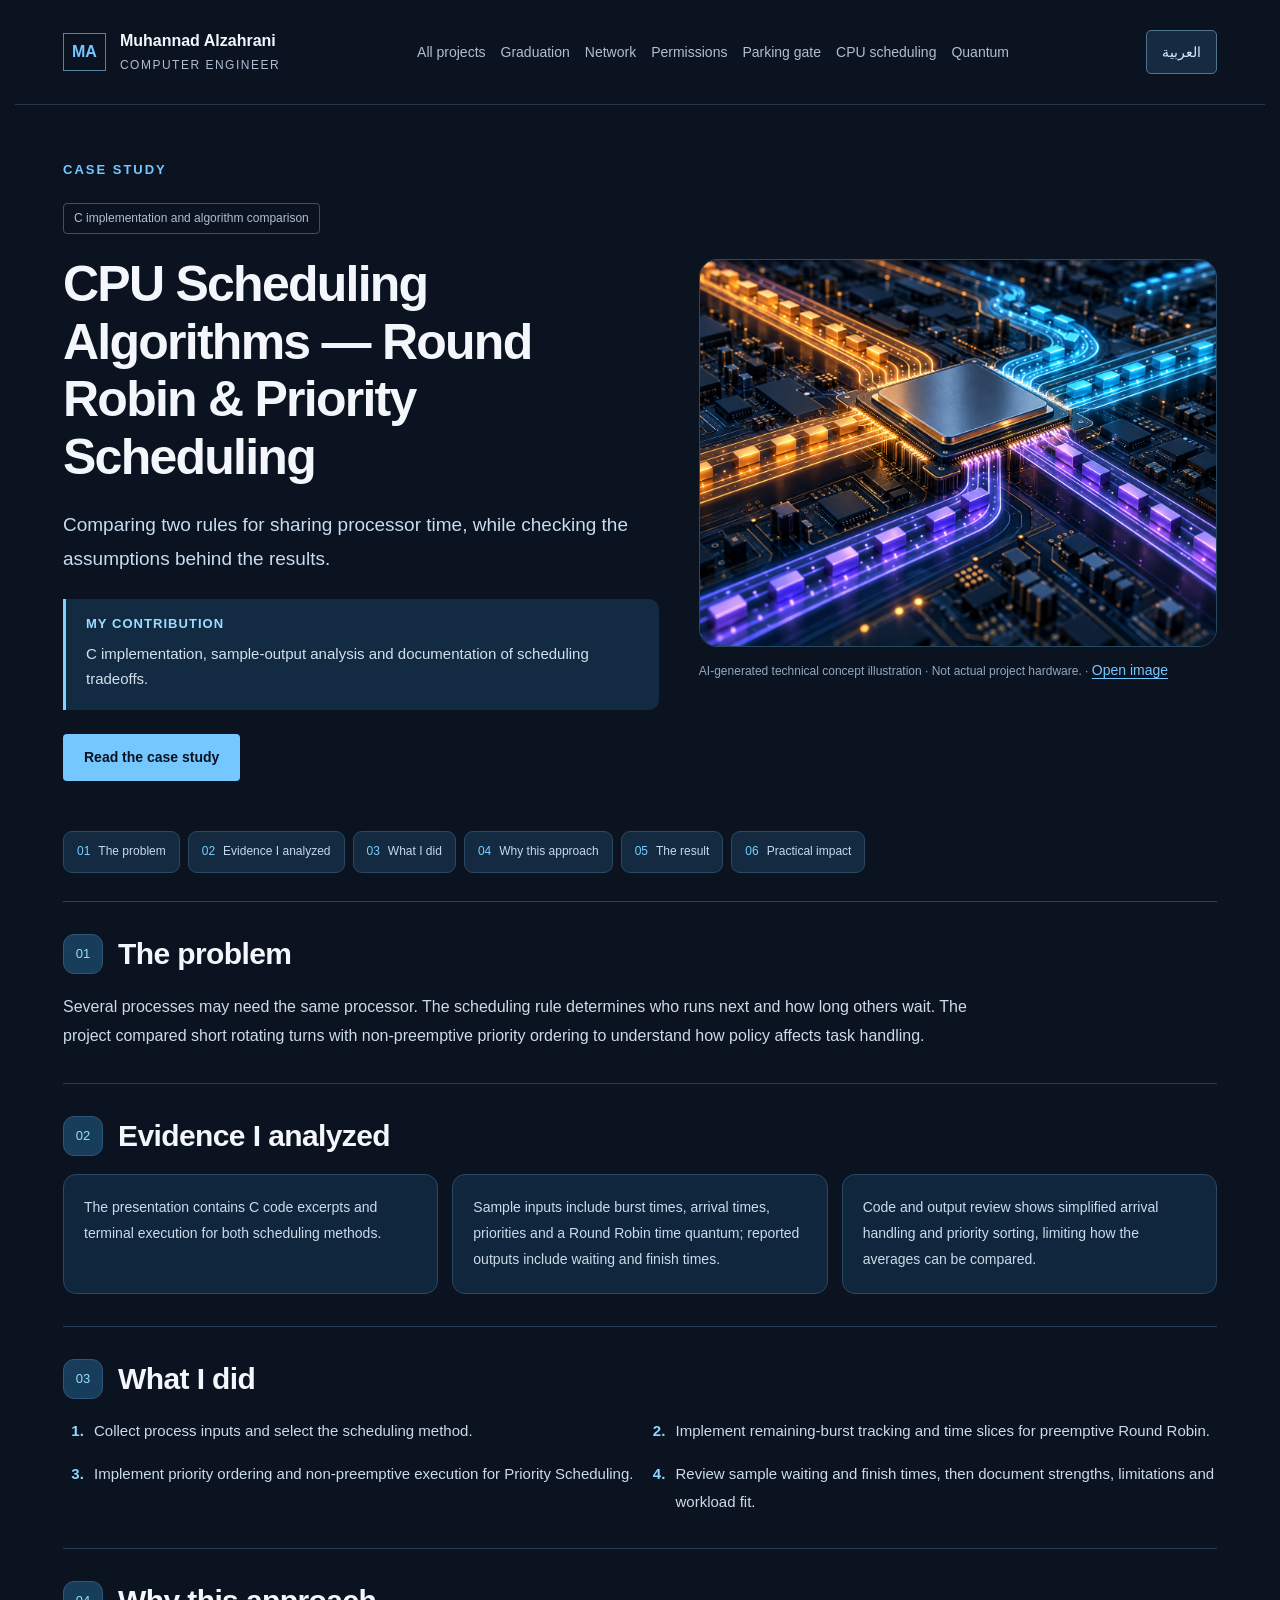
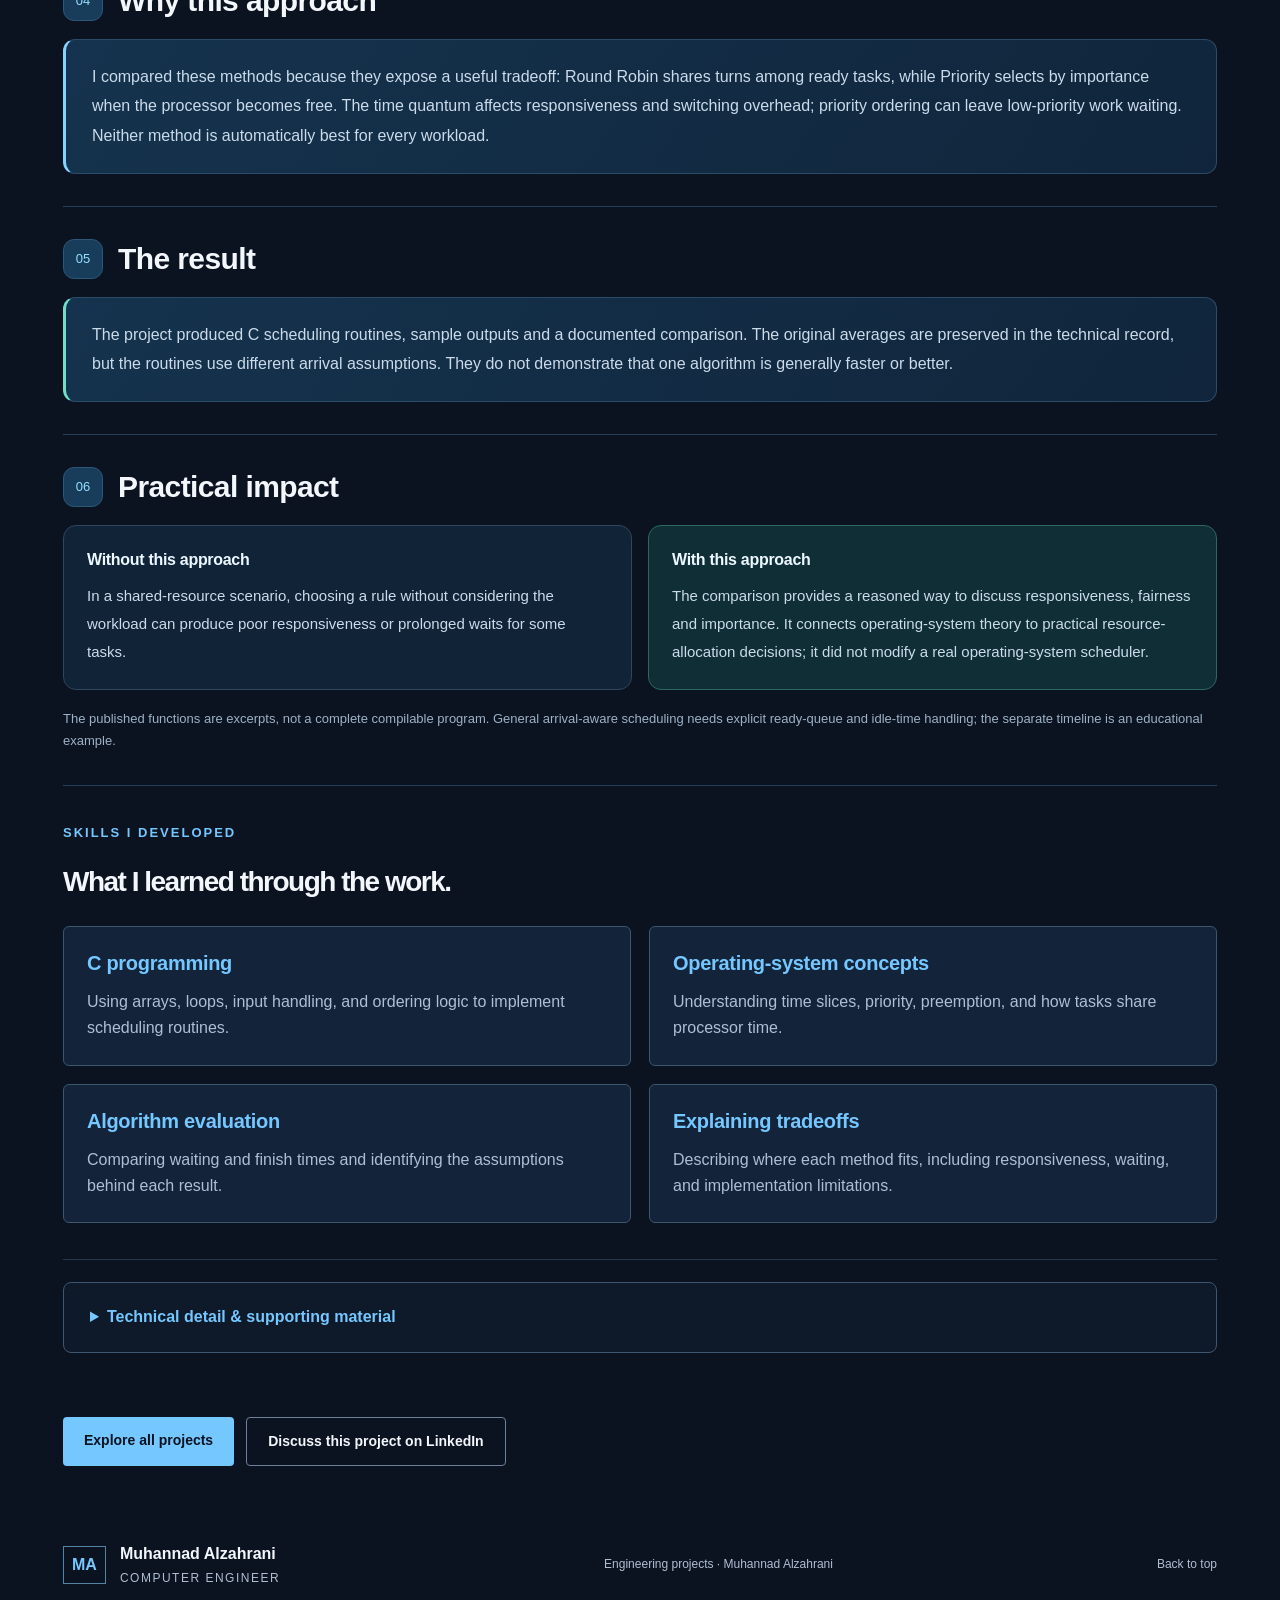
==== commit 0e48a7ef: "Convert six project pages into bilingual evidence-based engineering case studies" ====
--- a/cpu-scheduling.html
+++ b/cpu-scheduling.html
@@ -1,6 +1,6 @@
 <!doctype html>
-<html lang="en"><head><meta charset="UTF-8"><meta name="viewport" content="width=device-width,initial-scale=1"><meta name="description" content="Round Robin and Priority Scheduling implemented and compared in C, exploring process timing, CPU allocation, and scheduling tradeoffs."><title>CPU Scheduling Algorithms | Muhannad Alzahrani</title><link rel="icon" type="image/svg+xml" href="data:image/svg+xml,%3Csvg%20xmlns='http://www.w3.org/2000/svg'%20viewBox='0%200%2032%2032'%3E%3Crect%20width='32'%20height='32'%20rx='8'%20fill='%230b1220'/%3E%3Cpath%20d='M7%2024V8l9%2010%209-10v16'%20fill='none'%20stroke='%2375c7ff'%20stroke-width='3'/%3E%3C/svg%3E"><link rel="stylesheet" href="style.css"></head>
-<body><header><a class="brand" href="index.html"><span class="monogram">MA</span><span>Muhannad Alzahrani<small>COMPUTER ENGINEER</small></span></a><nav aria-label="Main navigation"><a href="index.html">All projects</a><a href="graduation-project.html">Graduation</a><a href="enterprise-network.html">Network</a><a href="enterprise-permissions.html">Permissions</a><a href="parking-gate.html">Parking gate</a><a href="cpu-scheduling.html">CPU scheduling</a><a href="quantum-computing.html">Quantum</a></nav><button type="button" class="language-toggle" aria-label="Switch to Arabic" data-language-toggle>العربية</button></header><main id="top" class="cpu"><section class="intro"><p class="eyebrow">ENGINEERING PORTFOLIO / PROJECT 04</p><h1>CPU Scheduling<br><span>Algorithms.</span></h1><p class="lead">Two ways to share processor time between waiting tasks.</p><div class="tags"><span>C programming</span><span>Operating systems</span><span>Algorithm analysis</span><span>CPU allocation</span></div></section><figure class="cover"><img src="cpu-concept.png" alt="Concept illustration of a processor with abstract queued execution tasks"><figcaption>AI-generated technical concept illustration · Not actual project hardware.</figcaption></figure><section><div class="overview"><div><p class="eyebrow">PROJECT OVERVIEW</p><h2>How a computer decides which task runs next.</h2><p>The problem: several programs may need processor time at once. The computer needs a rule for deciding which waiting task runs next.</p><p>What I did: wrote and compared two scheduling methods: giving tasks short turns, or choosing the most important waiting task.</p><p class="plain-benefit">Why it matters: the choice affects how long a task waits and how responsive a system feels. Different workloads need different rules.</p></div><div class="presentation-panel"><span class="pill">Academic implementation</span><h3>From scheduling rules<br>to executable C.</h3><dl><div><dt>Language &amp; environment</dt><dd>C · GCC compilation and terminal execution shown in the presentation</dd></div><div><dt>Round Robin</dt><dd>A configurable time quantum and remaining-burst tracking</dd></div><div><dt>Priority Scheduling</dt><dd>Priority-based ordering and non-preemptive execution</dd></div><div><dt>Reported outputs</dt><dd>Process waiting times, finish times, and average waiting time</dd></div></dl></div></div></section><section class="in-practice"><p class="eyebrow">IN PRACTICE</p><h2>Imagine one service desk with several waiting jobs.</h2><p class="case-description">One method gives each job a short turn. Another selects the highest-priority job when the desk becomes free.</p><div class="case-diagram"><div class="case-root"><strong>One processor, several tasks</strong><p>The scheduling rule decides which waiting task gets the next turn.</p></div><div class="case-branches"><article class="case-result"><h3>Take short turns · Round Robin</h3><p>Each ready task receives a time slice, then another gets a turn. The slice length changes the balance between responsiveness and switching work.</p></article><article class="case-result"><h3>Choose by importance · Priority</h3><p>Choose the most important ready task after the current task finishes. In this version, an urgent arrival cannot interrupt the task already running.</p></article></div></div><div class="timeline-panel"><h3>Round Robin · quantum 2</h3><div class="gantt" role="img" aria-label="Round Robin: P1 from 0 to 2, P2 from 2 to 4, P3 from 4 to 6, P1 from 6 to 8, P2 from 8 to 9"><span class="p1" style="flex:2">P1<small>0–2</small></span><span class="p2" style="flex:2">P2<small>2–4</small></span><span class="p3" style="flex:2">P3<small>4–6</small></span><span class="p1" style="flex:2">P1<small>6–8</small></span><span class="p2" style="flex:1">P2<small>8–9</small></span></div><h3>Priority · non-preemptive</h3><div class="gantt" role="img" aria-label="Priority Scheduling: P3 from 0 to 2, P2 from 2 to 5, P1 from 5 to 9"><span class="p3" style="flex:2">P3<small>0–2</small></span><span class="p2" style="flex:3">P2<small>2–5</small></span><span class="p1" style="flex:4">P1<small>5–9</small></span></div><p class="caption">Illustrative timeline added to explain the algorithms; it is not the dataset shown in the original screenshots. Context-switch time is excluded.</p></div><p class="caption">Educational timeline: all arrivals are 0, bursts are P1 = 4, P2 = 3, P3 = 2, and the quantum is 2. P3 has the highest priority.</p><p class="caption">Conceptual workload examples. Real operating systems use more sophisticated scheduling policies.</p></section><section class="learned-skills"><p class="eyebrow">SKILLS I DEVELOPED</p><h2>What I learned through the work.</h2><div class="skills-learned-grid"><article><h3>C programming</h3><p>Using arrays, loops, input handling, and ordering logic to implement scheduling routines.</p></article><article><h3>Operating-system concepts</h3><p>Understanding time slices, priority, preemption, and how tasks share processor time.</p></article><article><h3>Algorithm evaluation</h3><p>Comparing waiting and finish times and identifying the assumptions behind each result.</p></article><article><h3>Explaining tradeoffs</h3><p>Describing where each method fits, including responsiveness, waiting, and implementation limitations.</p></article></div></section><details class="technical-details"><summary>Technical details, code &amp; results</summary><section id="comparison"><p class="eyebrow">01 / THE COMPARISON</p><h2>Sharing time or ranking tasks?</h2><div class="comparison-wrap"><table><caption>Two scheduling approaches</caption><thead><tr><th scope="col">Aspect</th><th scope="col">Round Robin</th><th scope="col">Priority Scheduling</th></tr></thead><tbody><tr><th scope="row">Variant studied</th><td>Preemptive</td><td>Non-preemptive</td></tr><tr><th scope="row">Selection rule</th><td>Cycle through runnable processes in time slices.</td><td>Select the highest-priority eligible process.</td></tr><tr><th scope="row">Execution</th><td>A process may yield when its quantum expires.</td><td>A running process finishes its burst before the next is selected.</td></tr><tr><th scope="row">Primary tradeoff</th><td>Responsiveness versus context-switch overhead and quantum size.</td><td>Task importance versus waiting and starvation risk for lower priorities.</td></tr><tr><th scope="row">Suitable context</th><td>Time-sharing and interactive workloads.</td><td>Workloads where task importance guides selection.</td></tr></tbody></table></div></section><section id="implementation"><p class="eyebrow">03 / IMPLEMENTATION</p><h2>Inputs, execution, and timing.</h2><div class="research-grid"><article><span class="pill">Input handling</span><h3>Define the workload</h3><p>The main function collects process count, burst times, arrival times, priorities, and the chosen scheduling algorithm.</p></article><article><span class="pill">Round Robin</span><h3>Track remaining work</h3><p>The shown routine cycles through processes, subtracts the quantum or remaining burst, and records finish and waiting times.</p></article><article><span class="pill">Priority</span><h3>Order by importance</h3><p>The shown routine orders bursts by priority and calculates waiting and finish times for sequential execution.</p></article></div><aside class="note">The original code illustrates simplified scheduling routines. General arrival-aware scheduling needs explicit ready-queue eligibility and idle-time handling. The screenshots are project evidence, not a guarantee of correctness for every workload.</aside><p class="caption">Transcribed from the supplied slides, with spacing normalized. The two scheduling functions are excerpts: their continuations and output-printing sections are not visible. These blocks are not a complete compilable program.</p><article class="code-panel"><div class="code-head"><h3>Round Robin</h3><span>C / excerpt</span><button type="button" class="copy-code">Copy code</button></div><pre tabindex="0" aria-label="Round Robin"><code data-copy-source="void roundRobin(int n, int burst_time[], int arrival_time[], int quantum) {
+<html lang="en"><head><meta charset="UTF-8"><meta name="viewport" content="width=device-width,initial-scale=1"><meta name="description" content="Round Robin and Priority Scheduling implemented and compared in C, exploring process timing, CPU allocation, and scheduling tradeoffs."><title>CPU Scheduling Algorithms | Muhannad Alzahrani</title><link rel="icon" type="image/svg+xml" href="data:image/svg+xml,%3Csvg%20xmlns='http://www.w3.org/2000/svg'%20viewBox='0%200%2032%2032'%3E%3Crect%20width='32'%20height='32'%20rx='8'%20fill='%230b1220'/%3E%3Cpath%20d='M7%2024V8l9%2010%209-10v16'%20fill='none'%20stroke='%2375c7ff'%20stroke-width='3'/%3E%3C/svg%3E"><link rel="stylesheet" href="style.css"><link rel="stylesheet" href="case-study.css?v=1"></head>
+<body><header><a class="brand" href="index.html"><span class="monogram">MA</span><span>Muhannad Alzahrani<small>COMPUTER ENGINEER</small></span></a><nav aria-label="Main navigation"><a href="index.html">All projects</a><a href="graduation-project.html">Graduation</a><a href="enterprise-network.html">Network</a><a href="enterprise-permissions.html">Permissions</a><a href="parking-gate.html">Parking gate</a><a href="cpu-scheduling.html">CPU scheduling</a><a href="quantum-computing.html">Quantum</a></nav><button type="button" class="language-toggle" aria-label="Switch to Arabic" data-language-toggle>العربية</button></header><main id="top" class="case-study"><section class="cs-hero"><div><p class="eyebrow">CASE STUDY</p><span class="pill">C implementation and algorithm comparison</span><h1>CPU Scheduling Algorithms — Round Robin &amp; Priority Scheduling</h1><p class="cs-lead">Comparing two rules for sharing processor time, while checking the assumptions behind the results.</p><div class="cs-role"><h2>My contribution</h2><p>C implementation, sample-output analysis and documentation of scheduling tradeoffs.</p></div><a class="button" href="#case-problem">Read the case study</a></div><figure class="cs-visual"><img src="cpu-concept.png" alt="Concept illustration of a processor with abstract queued execution tasks"><figcaption>AI-generated technical concept illustration · Not actual project hardware.</figcaption></figure></section><nav class="cs-nav" aria-label="Case study sections"><a href="#case-problem"><span aria-hidden="true">01</span> The problem</a><a href="#case-evidence"><span aria-hidden="true">02</span> Evidence I analyzed</a><a href="#case-approach"><span aria-hidden="true">03</span> What I did</a><a href="#case-decision"><span aria-hidden="true">04</span> Why this approach</a><a href="#case-result"><span aria-hidden="true">05</span> The result</a><a href="#case-impact"><span aria-hidden="true">06</span> Practical impact</a></nav><div class="cs-story"><section class="cs-section" id="case-problem"><div class="cs-section-heading"><span class="cs-num" aria-hidden="true">01</span><h2>The problem</h2></div><p>Several processes may need the same processor. The scheduling rule determines who runs next and how long others wait. The project compared short rotating turns with non-preemptive priority ordering to understand how policy affects task handling.</p></section><section class="cs-section" id="case-evidence"><div class="cs-section-heading"><span class="cs-num" aria-hidden="true">02</span><h2>Evidence I analyzed</h2></div><ul class="cs-evidence"><li>The presentation contains C code excerpts and terminal execution for both scheduling methods.</li><li>Sample inputs include burst times, arrival times, priorities and a Round Robin time quantum; reported outputs include waiting and finish times.</li><li>Code and output review shows simplified arrival handling and priority sorting, limiting how the averages can be compared.</li></ul></section><section class="cs-section" id="case-approach"><div class="cs-section-heading"><span class="cs-num" aria-hidden="true">03</span><h2>What I did</h2></div><ol class="cs-steps"><li>Collect process inputs and select the scheduling method.</li><li>Implement remaining-burst tracking and time slices for preemptive Round Robin.</li><li>Implement priority ordering and non-preemptive execution for Priority Scheduling.</li><li>Review sample waiting and finish times, then document strengths, limitations and workload fit.</li></ol></section><section class="cs-section" id="case-decision"><div class="cs-section-heading"><span class="cs-num" aria-hidden="true">04</span><h2>Why this approach</h2></div><div class="cs-decision"><p>I compared these methods because they expose a useful tradeoff: Round Robin shares turns among ready tasks, while Priority selects by importance when the processor becomes free. The time quantum affects responsiveness and switching overhead; priority ordering can leave low-priority work waiting. Neither method is automatically best for every workload.</p></div></section><section class="cs-section" id="case-result"><div class="cs-section-heading"><span class="cs-num" aria-hidden="true">05</span><h2>The result</h2></div><div class="cs-result"><p>The project produced C scheduling routines, sample outputs and a documented comparison. The original averages are preserved in the technical record, but the routines use different arrival assumptions. They do not demonstrate that one algorithm is generally faster or better.</p></div></section><section class="cs-section" id="case-impact"><div class="cs-section-heading"><span class="cs-num" aria-hidden="true">06</span><h2>Practical impact</h2></div><div class="cs-impact"><article><h3>Without this approach</h3><p>In a shared-resource scenario, choosing a rule without considering the workload can produce poor responsiveness or prolonged waits for some tasks.</p></article><article><h3>With this approach</h3><p>The comparison provides a reasoned way to discuss responsiveness, fairness and importance. It connects operating-system theory to practical resource-allocation decisions; it did not modify a real operating-system scheduler.</p></article></div><p class="cs-boundary">The published functions are excerpts, not a complete compilable program. General arrival-aware scheduling needs explicit ready-queue and idle-time handling; the separate timeline is an educational example.</p></section></div><section class="learned-skills"><p class="eyebrow">SKILLS I DEVELOPED</p><h2>What I learned through the work.</h2><div class="skills-learned-grid"><article><h3>C programming</h3><p>Using arrays, loops, input handling, and ordering logic to implement scheduling routines.</p></article><article><h3>Operating-system concepts</h3><p>Understanding time slices, priority, preemption, and how tasks share processor time.</p></article><article><h3>Algorithm evaluation</h3><p>Comparing waiting and finish times and identifying the assumptions behind each result.</p></article><article><h3>Explaining tradeoffs</h3><p>Describing where each method fits, including responsiveness, waiting, and implementation limitations.</p></article></div></section><details class="technical-details cs-support"><summary>Technical detail &amp; supporting material</summary><section class="in-practice"><p class="eyebrow">IN PRACTICE</p><h2>Imagine one service desk with several waiting jobs.</h2><p class="case-description">One method gives each job a short turn. Another selects the highest-priority job when the desk becomes free.</p><div class="case-diagram"><div class="case-root"><strong>One processor, several tasks</strong><p>The scheduling rule decides which waiting task gets the next turn.</p></div><div class="case-branches"><article class="case-result"><h3>Take short turns · Round Robin</h3><p>Each ready task receives a time slice, then another gets a turn. The slice length changes the balance between responsiveness and switching work.</p></article><article class="case-result"><h3>Choose by importance · Priority</h3><p>Choose the most important ready task after the current task finishes. In this version, an urgent arrival cannot interrupt the task already running.</p></article></div></div><div class="timeline-panel"><h3>Round Robin · quantum 2</h3><div class="gantt" role="img" aria-label="Round Robin: P1 from 0 to 2, P2 from 2 to 4, P3 from 4 to 6, P1 from 6 to 8, P2 from 8 to 9"><span class="p1" style="flex:2">P1<small>0–2</small></span><span class="p2" style="flex:2">P2<small>2–4</small></span><span class="p3" style="flex:2">P3<small>4–6</small></span><span class="p1" style="flex:2">P1<small>6–8</small></span><span class="p2" style="flex:1">P2<small>8–9</small></span></div><h3>Priority · non-preemptive</h3><div class="gantt" role="img" aria-label="Priority Scheduling: P3 from 0 to 2, P2 from 2 to 5, P1 from 5 to 9"><span class="p3" style="flex:2">P3<small>0–2</small></span><span class="p2" style="flex:3">P2<small>2–5</small></span><span class="p1" style="flex:4">P1<small>5–9</small></span></div><p class="caption">Illustrative timeline added to explain the algorithms; it is not the dataset shown in the original screenshots. Context-switch time is excluded.</p></div><p class="caption">Educational timeline: all arrivals are 0, bursts are P1 = 4, P2 = 3, P3 = 2, and the quantum is 2. P3 has the highest priority.</p><p class="caption">Conceptual workload examples. Real operating systems use more sophisticated scheduling policies.</p></section><section id="comparison"><p class="eyebrow">01 / THE COMPARISON</p><h2>Sharing time or ranking tasks?</h2><div class="comparison-wrap"><table><caption>Two scheduling approaches</caption><thead><tr><th scope="col">Aspect</th><th scope="col">Round Robin</th><th scope="col">Priority Scheduling</th></tr></thead><tbody><tr><th scope="row">Variant studied</th><td>Preemptive</td><td>Non-preemptive</td></tr><tr><th scope="row">Selection rule</th><td>Cycle through runnable processes in time slices.</td><td>Select the highest-priority eligible process.</td></tr><tr><th scope="row">Execution</th><td>A process may yield when its quantum expires.</td><td>A running process finishes its burst before the next is selected.</td></tr><tr><th scope="row">Primary tradeoff</th><td>Responsiveness versus context-switch overhead and quantum size.</td><td>Task importance versus waiting and starvation risk for lower priorities.</td></tr><tr><th scope="row">Suitable context</th><td>Time-sharing and interactive workloads.</td><td>Workloads where task importance guides selection.</td></tr></tbody></table></div></section><section id="implementation"><p class="eyebrow">03 / IMPLEMENTATION</p><h2>Inputs, execution, and timing.</h2><div class="research-grid"><article><span class="pill">Input handling</span><h3>Define the workload</h3><p>The main function collects process count, burst times, arrival times, priorities, and the chosen scheduling algorithm.</p></article><article><span class="pill">Round Robin</span><h3>Track remaining work</h3><p>The shown routine cycles through processes, subtracts the quantum or remaining burst, and records finish and waiting times.</p></article><article><span class="pill">Priority</span><h3>Order by importance</h3><p>The shown routine orders bursts by priority and calculates waiting and finish times for sequential execution.</p></article></div><aside class="note">The original code illustrates simplified scheduling routines. General arrival-aware scheduling needs explicit ready-queue eligibility and idle-time handling. The screenshots are project evidence, not a guarantee of correctness for every workload.</aside><p class="caption">Transcribed from the supplied slides, with spacing normalized. The two scheduling functions are excerpts: their continuations and output-printing sections are not visible. These blocks are not a complete compilable program.</p><article class="code-panel"><div class="code-head"><h3>Round Robin</h3><span>C / excerpt</span><button type="button" class="copy-code">Copy code</button></div><pre tabindex="0" aria-label="Round Robin"><code data-copy-source="void roundRobin(int n, int burst_time[], int arrival_time[], int quantum) {
     int remaining_time[n], waiting_time[n], finish_time[n];
     int time = 0, i, done = 0;
 
@@ -98,4 +98,4 @@
         printf("enter valid choice. \n");
     }
     return 0;
-}'><span class="code-line" data-line="1"><span class="c-keyword">int</span> <span class="c-function">main</span>() {</span><span class="code-line" data-line="2">    <span class="c-keyword">int</span> n, i, choice, quantum;</span><span class="code-line" data-line="3"> </span><span class="code-line" data-line="4">    <span class="c-function">printf</span>(<span class="c-string">"enter the number of processes: "</span>);</span><span class="code-line" data-line="5">    <span class="c-function">scanf</span>(<span class="c-string">"%d"</span>, &amp;n);</span><span class="code-line" data-line="6"> </span><span class="code-line" data-line="7">    <span class="c-keyword">int</span> burst_time[n], arrival_time[n], priority[n];</span><span class="code-line" data-line="8"> </span><span class="code-line" data-line="9">    <span class="c-function">printf</span>(<span class="c-string">"enter the burst time of each processes: \n"</span>);</span><span class="code-line" data-line="10">    <span class="c-keyword">for</span> (i <span class="c-operator">=</span> <span class="c-number">0</span>; i <span class="c-operator">&lt;</span> n; i<span class="c-operator">++</span>) {</span><span class="code-line" data-line="11">        <span class="c-function">printf</span>(<span class="c-string">"process %d: "</span>, i <span class="c-operator">+</span> <span class="c-number">1</span>);</span><span class="code-line" data-line="12">        <span class="c-function">scanf</span>(<span class="c-string">"%d"</span>, &amp;burst_time[i]);</span><span class="code-line" data-line="13">    }</span><span class="code-line" data-line="14">    <span class="c-function">printf</span>(<span class="c-string">"enter the arrival times for each process :\n"</span>);</span><span class="code-line" data-line="15">    <span class="c-keyword">for</span> (i <span class="c-operator">=</span> <span class="c-number">0</span>; i <span class="c-operator">&lt;</span> n; i<span class="c-operator">++</span>) {</span><span class="code-line" data-line="16">        <span class="c-function">printf</span>(<span class="c-string">"process %d: "</span>, i <span class="c-operator">+</span> <span class="c-number">1</span>);</span><span class="code-line" data-line="17">        <span class="c-function">scanf</span>(<span class="c-string">"%d"</span>, &amp;arrival_time[i]);</span><span class="code-line" data-line="18">    }</span><span class="code-line" data-line="19">    <span class="c-function">printf</span>(<span class="c-string">"enter the priorites of each process: \n"</span>);</span><span class="code-line" data-line="20">    <span class="c-keyword">for</span> (i <span class="c-operator">=</span> <span class="c-number">0</span>; i <span class="c-operator">&lt;</span> n; i<span class="c-operator">++</span>) {</span><span class="code-line" data-line="21">        <span class="c-function">printf</span>(<span class="c-string">"process %d: "</span>, i <span class="c-operator">+</span> <span class="c-number">1</span>);</span><span class="code-line" data-line="22">        <span class="c-function">scanf</span>(<span class="c-string">"%d"</span>, &amp;priority[i]);</span><span class="code-line" data-line="23">    }</span><span class="code-line" data-line="24"> </span><span class="code-line" data-line="25">    <span class="c-function">printf</span>(<span class="c-string">"\nSelect an algorithm: \n"</span>);</span><span class="code-line" data-line="26">    <span class="c-function">printf</span>(<span class="c-string">"1. Round Robin (Preemptive)\n"</span>);</span><span class="code-line" data-line="27">    <span class="c-function">printf</span>(<span class="c-string">"2. priority scheduling (non-preemptive)\n"</span>);</span><span class="code-line" data-line="28">    <span class="c-function">scanf</span>(<span class="c-string">"%d"</span>, &amp;choice);</span><span class="code-line" data-line="29"> </span><span class="code-line" data-line="30">    <span class="c-keyword">if</span> (choice <span class="c-operator">==</span> <span class="c-number">1</span>) {</span><span class="code-line" data-line="31">        <span class="c-function">printf</span>(<span class="c-string">"enter the time quantum: "</span>);</span><span class="code-line" data-line="32">        <span class="c-function">scanf</span>(<span class="c-string">"%d"</span>, &amp;quantum);</span><span class="code-line" data-line="33">        <span class="c-function">roundRobin</span>(n, burst_time, arrival_time, quantum);</span><span class="code-line" data-line="34">    } <span class="c-keyword">else</span> <span class="c-keyword">if</span> (choice <span class="c-operator">==</span> <span class="c-number">2</span>) {</span><span class="code-line" data-line="35">        <span class="c-function">priorityScheduling</span>(n, burst_time, priority);</span><span class="code-line" data-line="36">    } <span class="c-keyword">else</span> {</span><span class="code-line" data-line="37">        <span class="c-function">printf</span>(<span class="c-string">"enter valid choice. \n"</span>);</span><span class="code-line" data-line="38">    }</span><span class="code-line" data-line="39">    <span class="c-keyword">return</span> <span class="c-number">0</span>;</span><span class="code-line" data-line="40">}</span></code></pre></article></section><section id="results"><p class="eyebrow">04 / REPORTED SAMPLE OUTPUT</p><h2>Results as readable tables.</h2><p>Transcribed from the original terminal screenshots. Sample burst times were 10, 5, and 8; arrival times were 1, 2, and 3; priorities were 3, 2, and 1. The Round Robin quantum was 4.</p><div class="comparison-wrap"><table><caption>Round Robin · reported output</caption><thead><tr><th scope="col">Process</th><th scope="col">Burst time</th><th scope="col">Waiting time</th><th scope="col">Finish time</th></tr></thead><tbody><tr><th scope="row">1</th><td>10</td><td>12</td><td>23</td></tr><tr><th scope="row">2</th><td>5</td><td>10</td><td>17</td></tr><tr><th scope="row">3</th><td>8</td><td>10</td><td>21</td></tr></tbody></table><p class="caption">Reported average waiting time: 10.67 time units.</p></div><div class="comparison-wrap"><table><caption>Priority Scheduling · reported output</caption><thead><tr><th scope="col">Output row</th><th scope="col">Burst time</th><th scope="col">Priority</th><th scope="col">Waiting time</th><th scope="col">Finish time</th></tr></thead><tbody><tr><th scope="row">1</th><td>8</td><td>1</td><td>0</td><td>8</td></tr><tr><th scope="row">2</th><td>5</td><td>2</td><td>8</td><td>13</td></tr><tr><th scope="row">3</th><td>10</td><td>3</td><td>13</td><td>23</td></tr></tbody></table><p class="caption">Reported average waiting time: 7.00 time units. Rows are numbered after priority sorting, as in the original output.</p></div><p class="caption">These values preserve the original program output; the simplified routines use different arrival-time assumptions, so they are not a general performance benchmark.</p></section><section class="future"><p class="eyebrow">05 / ENGINEERING TAKEAWAYS</p><h2>Choose the policy for the workload.</h2><div class="future-grid"><article><span>OPERATING SYSTEMS</span><h3>Resource allocation</h3><p>Connected process scheduling to CPU sharing, preemption, and execution order.</p></article><article><span>ALGORITHM ANALYSIS</span><h3>Tradeoffs and assumptions</h3><p>Compared fairness, responsiveness, priority handling, waiting time, and implementation limitations.</p></article><article><span>C PROGRAMMING</span><h3>Implement and explain</h3><p>Used arrays, loops, ordering logic, input handling, and documented sample execution.</p></article></div><a class="button secondary" href="index.html">View all projects</a></section></details></main><footer><a class="brand" href="index.html"><span class="monogram">MA</span><span>Muhannad Alzahrani<small>COMPUTER ENGINEER</small></span></a><span>Engineering projects · Muhannad Alzahrani</span><a href="#top">Back to top</a></footer><script src="code-copy.js" defer></script><script src="image-viewer.js" defer></script><script src="translations.js" defer></script><script src="language.js" defer></script></body></html>+}'><span class="code-line" data-line="1"><span class="c-keyword">int</span> <span class="c-function">main</span>() {</span><span class="code-line" data-line="2">    <span class="c-keyword">int</span> n, i, choice, quantum;</span><span class="code-line" data-line="3"> </span><span class="code-line" data-line="4">    <span class="c-function">printf</span>(<span class="c-string">"enter the number of processes: "</span>);</span><span class="code-line" data-line="5">    <span class="c-function">scanf</span>(<span class="c-string">"%d"</span>, &amp;n);</span><span class="code-line" data-line="6"> </span><span class="code-line" data-line="7">    <span class="c-keyword">int</span> burst_time[n], arrival_time[n], priority[n];</span><span class="code-line" data-line="8"> </span><span class="code-line" data-line="9">    <span class="c-function">printf</span>(<span class="c-string">"enter the burst time of each processes: \n"</span>);</span><span class="code-line" data-line="10">    <span class="c-keyword">for</span> (i <span class="c-operator">=</span> <span class="c-number">0</span>; i <span class="c-operator">&lt;</span> n; i<span class="c-operator">++</span>) {</span><span class="code-line" data-line="11">        <span class="c-function">printf</span>(<span class="c-string">"process %d: "</span>, i <span class="c-operator">+</span> <span class="c-number">1</span>);</span><span class="code-line" data-line="12">        <span class="c-function">scanf</span>(<span class="c-string">"%d"</span>, &amp;burst_time[i]);</span><span class="code-line" data-line="13">    }</span><span class="code-line" data-line="14">    <span class="c-function">printf</span>(<span class="c-string">"enter the arrival times for each process :\n"</span>);</span><span class="code-line" data-line="15">    <span class="c-keyword">for</span> (i <span class="c-operator">=</span> <span class="c-number">0</span>; i <span class="c-operator">&lt;</span> n; i<span class="c-operator">++</span>) {</span><span class="code-line" data-line="16">        <span class="c-function">printf</span>(<span class="c-string">"process %d: "</span>, i <span class="c-operator">+</span> <span class="c-number">1</span>);</span><span class="code-line" data-line="17">        <span class="c-function">scanf</span>(<span class="c-string">"%d"</span>, &amp;arrival_time[i]);</span><span class="code-line" data-line="18">    }</span><span class="code-line" data-line="19">    <span class="c-function">printf</span>(<span class="c-string">"enter the priorites of each process: \n"</span>);</span><span class="code-line" data-line="20">    <span class="c-keyword">for</span> (i <span class="c-operator">=</span> <span class="c-number">0</span>; i <span class="c-operator">&lt;</span> n; i<span class="c-operator">++</span>) {</span><span class="code-line" data-line="21">        <span class="c-function">printf</span>(<span class="c-string">"process %d: "</span>, i <span class="c-operator">+</span> <span class="c-number">1</span>);</span><span class="code-line" data-line="22">        <span class="c-function">scanf</span>(<span class="c-string">"%d"</span>, &amp;priority[i]);</span><span class="code-line" data-line="23">    }</span><span class="code-line" data-line="24"> </span><span class="code-line" data-line="25">    <span class="c-function">printf</span>(<span class="c-string">"\nSelect an algorithm: \n"</span>);</span><span class="code-line" data-line="26">    <span class="c-function">printf</span>(<span class="c-string">"1. Round Robin (Preemptive)\n"</span>);</span><span class="code-line" data-line="27">    <span class="c-function">printf</span>(<span class="c-string">"2. priority scheduling (non-preemptive)\n"</span>);</span><span class="code-line" data-line="28">    <span class="c-function">scanf</span>(<span class="c-string">"%d"</span>, &amp;choice);</span><span class="code-line" data-line="29"> </span><span class="code-line" data-line="30">    <span class="c-keyword">if</span> (choice <span class="c-operator">==</span> <span class="c-number">1</span>) {</span><span class="code-line" data-line="31">        <span class="c-function">printf</span>(<span class="c-string">"enter the time quantum: "</span>);</span><span class="code-line" data-line="32">        <span class="c-function">scanf</span>(<span class="c-string">"%d"</span>, &amp;quantum);</span><span class="code-line" data-line="33">        <span class="c-function">roundRobin</span>(n, burst_time, arrival_time, quantum);</span><span class="code-line" data-line="34">    } <span class="c-keyword">else</span> <span class="c-keyword">if</span> (choice <span class="c-operator">==</span> <span class="c-number">2</span>) {</span><span class="code-line" data-line="35">        <span class="c-function">priorityScheduling</span>(n, burst_time, priority);</span><span class="code-line" data-line="36">    } <span class="c-keyword">else</span> {</span><span class="code-line" data-line="37">        <span class="c-function">printf</span>(<span class="c-string">"enter valid choice. \n"</span>);</span><span class="code-line" data-line="38">    }</span><span class="code-line" data-line="39">    <span class="c-keyword">return</span> <span class="c-number">0</span>;</span><span class="code-line" data-line="40">}</span></code></pre></article></section><section id="results"><p class="eyebrow">04 / REPORTED SAMPLE OUTPUT</p><h2>Results as readable tables.</h2><p>Transcribed from the original terminal screenshots. Sample burst times were 10, 5, and 8; arrival times were 1, 2, and 3; priorities were 3, 2, and 1. The Round Robin quantum was 4.</p><div class="comparison-wrap"><table><caption>Round Robin · reported output</caption><thead><tr><th scope="col">Process</th><th scope="col">Burst time</th><th scope="col">Waiting time</th><th scope="col">Finish time</th></tr></thead><tbody><tr><th scope="row">1</th><td>10</td><td>12</td><td>23</td></tr><tr><th scope="row">2</th><td>5</td><td>10</td><td>17</td></tr><tr><th scope="row">3</th><td>8</td><td>10</td><td>21</td></tr></tbody></table><p class="caption">Reported average waiting time: 10.67 time units.</p></div><div class="comparison-wrap"><table><caption>Priority Scheduling · reported output</caption><thead><tr><th scope="col">Output row</th><th scope="col">Burst time</th><th scope="col">Priority</th><th scope="col">Waiting time</th><th scope="col">Finish time</th></tr></thead><tbody><tr><th scope="row">1</th><td>8</td><td>1</td><td>0</td><td>8</td></tr><tr><th scope="row">2</th><td>5</td><td>2</td><td>8</td><td>13</td></tr><tr><th scope="row">3</th><td>10</td><td>3</td><td>13</td><td>23</td></tr></tbody></table><p class="caption">Reported average waiting time: 7.00 time units. Rows are numbered after priority sorting, as in the original output.</p></div><p class="caption">These values preserve the original program output; the simplified routines use different arrival-time assumptions, so they are not a general performance benchmark.</p></section><section class="future"><p class="eyebrow">05 / ENGINEERING TAKEAWAYS</p><h2>Choose the policy for the workload.</h2><div class="future-grid"><article><span>OPERATING SYSTEMS</span><h3>Resource allocation</h3><p>Connected process scheduling to CPU sharing, preemption, and execution order.</p></article><article><span>ALGORITHM ANALYSIS</span><h3>Tradeoffs and assumptions</h3><p>Compared fairness, responsiveness, priority handling, waiting time, and implementation limitations.</p></article><article><span>C PROGRAMMING</span><h3>Implement and explain</h3><p>Used arrays, loops, ordering logic, input handling, and documented sample execution.</p></article></div><a class="button secondary" href="index.html">View all projects</a></section></details><div class="cs-cta"><a class="button" href="index.html">Explore all projects</a><a class="button secondary" href="https://www.linkedin.com/in/muhannad-alzahraniiii/" target="_blank" rel="noopener">Discuss this project on LinkedIn</a></div></main><footer><a class="brand" href="index.html"><span class="monogram">MA</span><span>Muhannad Alzahrani<small>COMPUTER ENGINEER</small></span></a><span>Engineering projects · Muhannad Alzahrani</span><a href="#top">Back to top</a></footer><script src="code-copy.js" defer></script><script src="image-viewer.js" defer></script><script src="translations.js" defer></script><script src="case-study-translations.js?v=1" defer></script><script src="language.js" defer></script></body></html>
--- a/case-study.css
+++ b/case-study.css
@@ -0,0 +1 @@
+.case-study{padding-bottom:40px}.case-study .cs-hero{display:grid;grid-template-columns:1.15fr 1fr;gap:40px;align-items:center;padding:54px 0 32px;border-bottom:0}.cs-hero h1{font-size:clamp(32px,4vw,50px);line-height:1.15;letter-spacing:-.035em;margin:22px 0}.cs-lead{font-size:19px;line-height:1.75;color:#c7dcef;max-width:670px}.cs-role{margin:24px 0;padding:18px 20px;border-inline-start:3px solid #7dd5ff;background:#122b43;border-radius:0 10px 10px 0}.cs-role h2{font-size:13px;text-transform:uppercase;letter-spacing:.08em;margin:0 0 9px;color:#9edbff}.cs-role p{font-size:15px;line-height:1.7;margin:0;color:#d2e0ee}.cs-visual{margin:0;min-width:0}.cs-visual img{display:block;width:100%;aspect-ratio:4/3;object-fit:cover;border-radius:18px;border:1px solid #294961}.cs-visual figcaption{font-size:12px;line-height:1.6;color:#91a9c0;margin-top:12px}.cs-nav{display:flex;flex-wrap:wrap;gap:8px;padding:18px 0 28px;border-bottom:1px solid #29445e}.cs-nav a{display:flex;gap:8px;align-items:center;color:#c5d9ea;background:#132a40;border:1px solid #2b4962;padding:10px 13px;border-radius:9px;text-decoration:none;font-size:12px}.cs-nav a:hover,.cs-nav a:focus-visible{border-color:#86d7ff;color:#fff}.cs-nav a span{color:#76cfff}.case-study .cs-section{padding:32px 0;scroll-margin-top:24px;border-bottom:1px solid #243e57}.cs-section-heading{display:flex;align-items:center;gap:15px;margin-bottom:18px}.cs-section-heading h2{font-size:clamp(23px,3vw,30px);line-height:1.25;margin:0;letter-spacing:-.02em}.cs-num{flex:0 0 40px;height:40px;display:grid;place-items:center;background:#173d5b;color:#97dfff;border:1px solid #2c5778;border-radius:11px;font-size:13px}.cs-section p,.cs-section li{font-size:16px;line-height:1.85;color:#cbdbea}.cs-section>p{max-width:950px;margin:0}.cs-evidence{display:grid;grid-template-columns:repeat(3,minmax(0,1fr));padding:0;gap:14px;list-style:none;margin:0}.cs-evidence li{padding:20px;border:1px solid #2a4864;border-radius:13px;background:#10263d;font-size:14px}.cs-steps{display:grid;grid-template-columns:repeat(2,minmax(0,1fr));gap:16px 34px;padding-inline-start:25px;margin:0}.cs-steps li{padding-inline-start:6px;font-size:15px}.cs-steps li::marker{font-weight:bold;color:#8cd6ff}.cs-decision,.cs-result{padding:22px 26px;border:1px solid #2a4c69;border-inline-start:3px solid #86d2ff;border-radius:12px;background:linear-gradient(125deg,#15334e,#10253b)}.cs-decision p,.cs-result p{margin:0}.cs-result{border-inline-start-color:#70dec6}.cs-impact{display:grid;grid-template-columns:1fr 1fr;gap:16px}.cs-impact article{padding:23px;border:1px solid #30455e;background:#102337;border-radius:13px}.cs-impact article+article{border-color:#2c685f;background:#102e36}.cs-impact h3{margin:0 0 12px;font-size:16px;color:#edf7ff}.cs-impact p{margin:0;font-size:15px}.cs-section .cs-boundary{margin-top:18px;font-size:13px;color:#9db2c6;line-height:1.75;max-width:none}.case-study .learned-skills{padding:36px 0}.case-study .learned-skills h2{font-size:28px}.cs-support{margin-top:22px}.cs-support>summary{font-size:16px}.cs-cta{display:flex;flex-wrap:wrap;gap:12px;margin-top:32px}.cs-cta .button{font-size:14px}html[dir=rtl] .cs-hero h1,html[dir=rtl] .cs-section-heading h2{letter-spacing:0}html[dir=rtl] .cs-role{border-radius:10px 0 0 10px}@media(max-width:800px){.case-study .cs-hero{grid-template-columns:1fr;gap:26px;padding-top:34px}.cs-hero h1{font-size:34px}.cs-visual{max-width:640px}.cs-visual img{aspect-ratio:16/9}.cs-lead{font-size:17px}.cs-evidence{grid-template-columns:1fr}.cs-steps{grid-template-columns:1fr}.cs-impact{grid-template-columns:1fr}.case-study .cs-section{padding:27px 0}.cs-nav{gap:7px}.cs-nav a{font-size:11px;padding:8px 10px}.cs-decision,.cs-result{padding:18px}.cs-section p{font-size:15px}}
